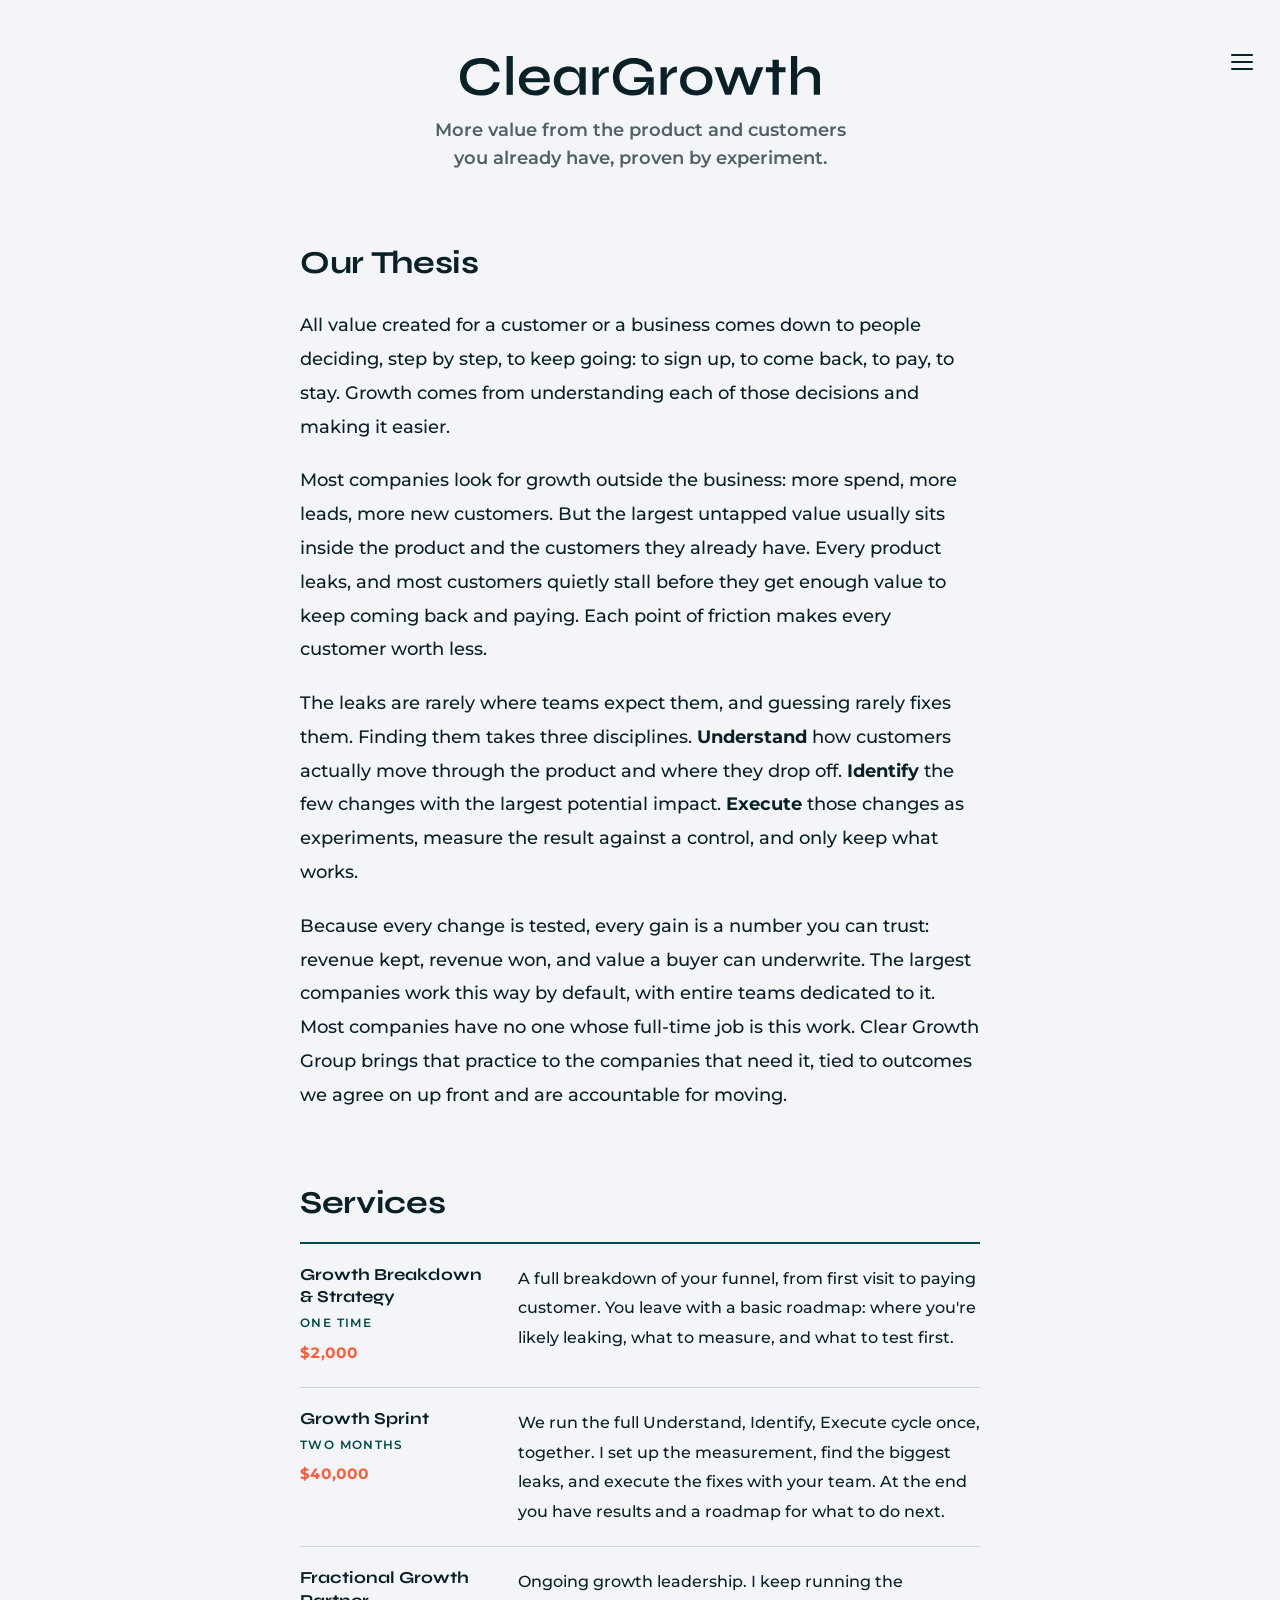
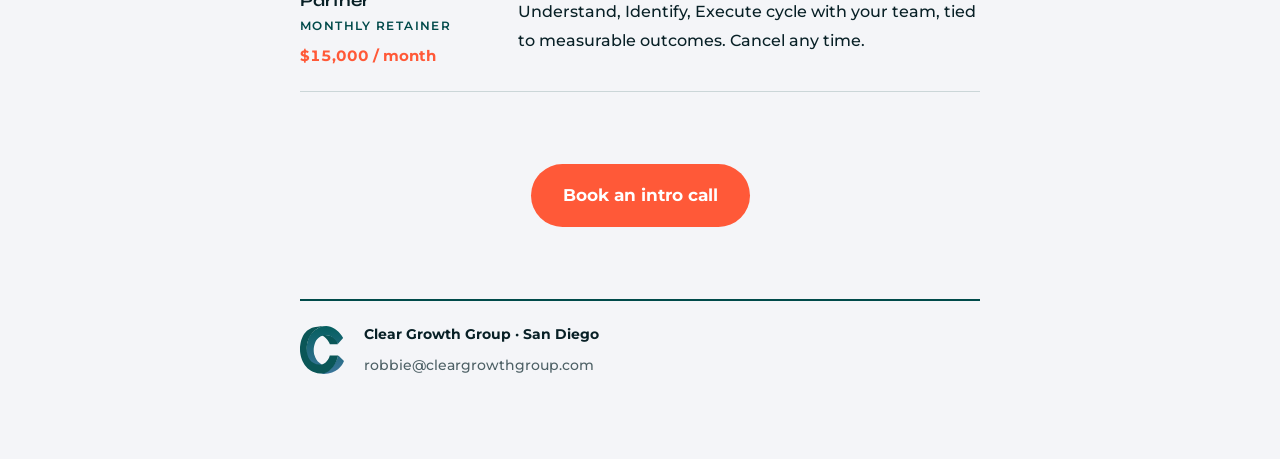
==== index.html @ 99bb070c "Rewrite thesis around value inside the product and existing customers Co-Authored-By: Claude Opus 5." ====
<!doctype html>
<html lang="en">
<head>
<meta charset="utf-8">
<meta name="viewport" content="width=device-width, initial-scale=1">
<meta name="description" content="Clear Growth Group: More value from the product and customers you already have, proven by experiment.">
<meta property="og:title" content="Clear Growth Group">
<meta property="og:description" content="More value from the product and customers you already have, proven by experiment.">
<meta property="og:url" content="https://cleargrowthgroup.com/">
<meta property="og:type" content="website">
<link rel="icon" href="brand/clear-growth-logo.svg" type="image/svg+xml">
<title>Clear Growth Group</title>
<link rel="preconnect" href="https://fonts.googleapis.com">
<link rel="stylesheet" href="https://fonts.googleapis.com/css2?family=Montserrat:wght@400;500;600;700;800&family=Syne:wght@700&display=swap">
<link rel="stylesheet" href="/assets/site.css">
</head>
<body>
<nav class="menu" aria-label="Site">
  <button class="menu-btn" type="button" aria-expanded="false" aria-controls="menu-panel" aria-label="Open menu"><span></span><span></span><span></span></button>
  <div class="menu-panel" id="menu-panel" hidden>
      <a href="/" aria-current="page">Home</a>
      <p class="menu-label">Case studies</p>
      <a href="/case-studies/reducing-churn/">Reducing churn</a>
      <a href="/case-studies/converting-to-paid/">Converting to paid</a>
      <a href="/case-studies/lifetime-value/">Increasing lifetime value</a>
      <p class="menu-label">For owners</p>
      <a href="/value-to-owners/">Value to owners</a>
  </div>
</nav>
<script src="/assets/menu.js" defer></script>

<main class="page">
  <header class="masthead">
  <div class="logotype">
<svg viewBox="0 0 565 62" fill="none" xmlns="http://www.w3.org/2000/svg" role="img" aria-label="ClearGrowth">
<g>
<path d="M62.2085 41.1296C61.6236 45.4958 60.0735 49.2507 57.5582 52.3944C55.043 55.4798 51.6796 57.8667 47.468 59.5549C43.3149 61.185 38.4599 62 32.903 62C28.1064 62 23.6901 61.3596 19.654 60.0789C15.6764 58.7981 12.196 56.9352 9.21283 54.4901C6.28812 51.9869 4.00685 48.9305 2.36901 45.3211C0.789671 41.6535 0 37.462 0 32.7465C0 27.9728 0.789671 23.7812 2.36901 20.1718C4.00685 16.5624 6.28812 13.5061 9.21283 11.0028C12.196 8.44131 15.6764 6.52019 19.654 5.23944C23.6901 3.95868 28.1064 3.31831 32.903 3.31831C38.5184 3.31831 43.4027 4.16244 47.5557 5.8507C51.7673 7.53896 55.1307 9.95493 57.646 13.0986C60.1612 16.2423 61.6821 20.0263 62.2085 24.4507H52.557C51.7381 21.831 50.4512 19.6188 48.6964 17.8141C46.9416 15.9512 44.7188 14.5249 42.028 13.5352C39.3958 12.5455 36.3541 12.0507 32.903 12.0507C28.5744 12.0507 24.6845 12.8657 21.2334 14.4958C17.7822 16.0676 15.0622 18.3962 13.0734 21.4817C11.1431 24.5089 10.178 28.2639 10.178 32.7465C10.178 37.1709 11.1431 40.9258 13.0734 44.0113C15.0622 47.0385 17.7822 49.338 21.2334 50.9099C24.6845 52.4817 28.5744 53.2676 32.903 53.2676C36.3541 53.2676 39.3958 52.8019 42.028 51.8704C44.6603 50.8808 46.8538 49.4836 48.6086 47.6789C50.3635 45.816 51.6503 43.6329 52.4693 41.1296H62.2085Z" fill="currentColor"/>
<path d="M73.1303 0H82.8695V60.9521H73.1303V0Z" fill="currentColor"/>
<path d="M131.203 46.631H140.591C140.123 49.6 138.953 52.2488 137.081 54.5775C135.268 56.8479 132.782 58.6526 129.623 59.9916C126.465 61.2723 122.692 61.9127 118.305 61.9127C113.333 61.9127 108.887 61.0103 104.968 59.2056C101.049 57.3427 97.9779 54.723 95.7552 51.3465C93.5324 47.97 92.421 43.9531 92.421 39.2958C92.421 34.6967 93.5031 30.6798 95.6674 27.2451C97.8317 23.8103 100.815 21.1615 104.617 19.2986C108.478 17.4357 112.923 16.5042 117.954 16.5042C123.16 16.5042 127.488 17.4357 130.939 19.2986C134.449 21.1033 137.052 23.8394 138.748 27.507C140.445 31.1164 141.147 35.6864 140.854 41.2169H102.336C102.628 43.662 103.418 45.8742 104.705 47.8535C106.05 49.7747 107.863 51.2883 110.145 52.3944C112.426 53.4423 115.087 53.9662 118.129 53.9662C121.522 53.9662 124.359 53.2967 126.64 51.9577C128.98 50.6188 130.501 48.8432 131.203 46.631ZM117.69 24.3634C113.713 24.3634 110.437 25.3531 107.863 27.3324C105.29 29.2535 103.623 31.7277 102.862 34.7549H131.027C130.793 31.4948 129.477 28.9624 127.079 27.1577C124.681 25.2948 121.551 24.3634 117.69 24.3634Z" fill="currentColor"/>
<path d="M169.019 61.9127C165.041 61.9127 161.386 60.9521 158.051 59.031C154.776 57.1099 152.144 54.461 150.155 51.0845C148.224 47.6498 147.259 43.7202 147.259 39.2958C147.259 34.7549 148.254 30.7962 150.242 27.4197C152.231 23.985 154.922 21.307 158.315 19.3859C161.707 17.4648 165.509 16.5042 169.721 16.5042C174.401 16.5042 178.115 17.523 180.864 19.5606C183.613 21.5981 185.573 24.3343 186.743 27.769C187.913 31.2038 188.498 35.046 188.498 39.2958C188.498 41.6826 188.147 44.215 187.445 46.893C186.743 49.5127 185.631 51.9577 184.111 54.2282C182.648 56.4986 180.659 58.3615 178.144 59.8169C175.687 61.2141 172.646 61.9127 169.019 61.9127ZM172.002 53.8789C175.278 53.8789 178.056 53.2676 180.338 52.0451C182.677 50.7643 184.432 49.0178 185.602 46.8056C186.831 44.5934 187.445 42.0901 187.445 39.2958C187.445 36.2103 186.831 33.5906 185.602 31.4366C184.374 29.2244 182.619 27.5362 180.338 26.3718C178.056 25.1493 175.278 24.538 172.002 24.538C167.323 24.538 163.696 25.9061 161.122 28.6423C158.549 31.3784 157.262 34.9296 157.262 39.2958C157.262 42.1484 157.876 44.6808 159.104 46.893C160.391 49.1052 162.146 50.8225 164.369 52.0451C166.592 53.2676 169.136 53.8789 172.002 53.8789ZM187.445 17.4648H197.272V60.9521H188.147C188.147 60.9521 188.088 60.3991 187.971 59.293C187.854 58.1869 187.737 56.8479 187.62 55.2761C187.503 53.646 187.445 52.1033 187.445 50.6479V17.4648Z" fill="currentColor"/>
<path d="M207.978 17.4648H217.717V60.9521H207.978V17.4648ZM233.51 25.7606C230.352 25.7606 227.632 26.43 225.35 27.769C223.128 29.108 221.343 30.738 219.998 32.6592C218.653 34.5803 217.717 36.4432 217.19 38.2479L217.103 33.3577C217.161 32.7174 217.366 31.7568 217.717 30.4761C218.068 29.1371 218.594 27.6817 219.296 26.1099C220.057 24.538 221.051 23.0244 222.279 21.569C223.566 20.0554 225.116 18.8329 226.93 17.9014C228.801 16.97 230.995 16.5042 233.51 16.5042V25.7606Z" fill="currentColor"/>
<path d="M271.853 62C266.998 62 262.611 61.3596 258.692 60.0789C254.773 58.7981 251.409 56.9352 248.602 54.4901C245.853 51.9869 243.717 48.9305 242.197 45.3211C240.734 41.7117 240.003 37.6366 240.003 33.0958C240.003 28.4967 240.793 24.3634 242.372 20.6958C243.951 17.0282 246.203 13.9136 249.128 11.3521C252.053 8.73239 255.533 6.75305 259.569 5.41408C263.605 4.0169 268.051 3.31831 272.906 3.31831C278.58 3.31831 283.493 4.19155 287.647 5.93802C291.8 7.68451 295.105 10.1296 297.561 13.2732C300.018 16.3587 301.422 20.0263 301.773 24.2761H292.56C291.8 21.7728 290.542 19.6188 288.787 17.8141C287.091 16.0094 284.897 14.6122 282.207 13.6225C279.574 12.5746 276.474 12.0507 272.906 12.0507C268.227 12.0507 264.161 12.9531 260.71 14.7577C257.317 16.5042 254.714 18.9784 252.901 22.1803C251.088 25.3239 250.181 28.9624 250.181 33.0958C250.181 37.2291 250.971 40.8094 252.55 43.8366C254.188 46.8056 256.645 49.1343 259.92 50.8225C263.196 52.4526 267.261 53.2676 272.116 53.2676C275.86 53.2676 279.136 52.7146 281.943 51.6085C284.81 50.4441 287.179 48.8432 289.05 46.8056C290.922 44.7681 292.238 42.4103 292.999 39.7324L297.474 38.6845C296.655 46.1944 293.964 51.9577 289.401 55.9747C284.897 59.9916 279.048 62 271.853 62ZM295.105 60.9521C295.105 59.0892 295.192 56.9934 295.368 54.6648C295.543 52.2779 295.748 49.862 295.982 47.4169C296.274 44.9136 296.538 42.6723 296.772 40.693H273.257V33.5324H303.966V60.9521H295.105Z" fill="currentColor"/>
<path d="M314.826 17.4648H324.566V60.9521H314.826V17.4648ZM340.359 25.7606C337.201 25.7606 334.481 26.43 332.199 27.769C329.976 29.108 328.192 30.738 326.847 32.6592C325.502 34.5803 324.566 36.4432 324.039 38.2479L323.952 33.3577C324.01 32.7174 324.215 31.7568 324.566 30.4761C324.917 29.1371 325.443 27.6817 326.145 26.1099C326.906 24.538 327.9 23.0244 329.128 21.569C330.415 20.0554 331.965 18.8329 333.779 17.9014C335.65 16.97 337.844 16.5042 340.359 16.5042V25.7606Z" fill="currentColor"/>
<path d="M370.981 61.9127C366.126 61.9127 361.768 61.0394 357.907 59.293C354.047 57.5465 351.005 54.985 348.782 51.6085C346.56 48.2319 345.448 44.1277 345.448 39.2958C345.448 34.5221 346.56 30.4469 348.782 27.0704C351.005 23.6357 354.047 21.016 357.907 19.2113C361.768 17.4066 366.126 16.5042 370.981 16.5042C375.836 16.5042 380.164 17.4066 383.967 19.2113C387.769 21.016 390.752 23.6357 392.916 27.0704C395.139 30.4469 396.25 34.5221 396.25 39.2958C396.25 44.1277 395.139 48.2319 392.916 51.6085C390.752 54.985 387.769 57.5465 383.967 59.293C380.164 61.0394 375.836 61.9127 370.981 61.9127ZM370.981 53.9662C373.789 53.9662 376.362 53.4131 378.702 52.307C381.042 51.2009 382.884 49.5418 384.23 47.3296C385.634 45.1174 386.336 42.4394 386.336 39.2958C386.336 36.1521 385.634 33.4742 384.23 31.262C382.884 29.0498 381.042 27.3615 378.702 26.1972C376.421 24.9746 373.847 24.3634 370.981 24.3634C368.115 24.3634 365.512 24.9455 363.172 26.1099C360.832 27.2742 358.931 28.9624 357.469 31.1746C356.065 33.3869 355.363 36.0939 355.363 39.2958C355.363 42.4394 356.065 45.1174 357.469 47.3296C358.873 49.5418 360.744 51.2009 363.084 52.307C365.482 53.4131 368.115 53.9662 370.981 53.9662Z" fill="currentColor"/>
<path d="M455.543 53.6169L452.647 53.5296L465.37 17.4648H476.074L459.052 60.9521H449.84L436.24 24.7127H439.311L425.36 60.9521H416.147L399.476 17.4648H410.181L422.552 53.6169H419.657L432.116 17.4648H443.522L455.543 53.6169Z" fill="currentColor"/>
<path d="M480.04 17.4648H510.925V25.4113H480.04V17.4648ZM490.569 5.76338H500.396V60.9521H490.569V5.76338Z" fill="currentColor"/>
<path d="M555.261 60.9521V35.8028C555.261 33.4742 554.851 31.5531 554.032 30.0394C553.272 28.4676 552.073 27.2742 550.435 26.4592C548.797 25.6441 546.633 25.2366 543.942 25.2366C541.251 25.2366 538.795 25.8188 536.572 26.9831C534.349 28.0892 532.536 29.5737 531.132 31.4366C529.728 33.2995 528.909 35.3662 528.675 37.6366L528.587 32.7465C528.88 30.6507 529.523 28.6423 530.518 26.7211C531.512 24.7418 532.828 22.9953 534.466 21.4817C536.104 19.9681 538.034 18.7746 540.257 17.9014C542.48 16.97 544.937 16.5042 547.627 16.5042C550.143 16.5042 552.453 16.8535 554.559 17.5521C556.723 18.2507 558.566 19.2986 560.087 20.6958C561.666 22.0347 562.865 23.723 563.684 25.7606C564.561 27.7399 565 30.0394 565 32.6592V60.9521H555.261ZM519.462 60.9521V0H529.202V60.9521H519.462Z" fill="currentColor"/>
</g>
</svg>
  </div>
  <p class="tagline">More value from the product and customers you already have, proven by experiment.</p>
  </header>

  <article class="body" aria-labelledby="thesis-title">
    <h2 id="thesis-title">Our Thesis</h2>

    <p>All value created for a customer or a business comes down to people deciding, step by step, to keep going: to sign up, to come back, to pay, to stay. Growth comes from understanding each of those decisions and making it easier.</p>

    <p>Most companies look for growth outside the business: more spend, more leads, more new customers. But the largest untapped value usually sits inside the product and the customers they already have. Every product leaks, and most customers quietly stall before they get enough value to keep coming back and paying. Each point of friction makes every customer worth less.</p>

    <p>The leaks are rarely where teams expect them, and guessing rarely fixes them. Finding them takes three disciplines. <strong>Understand</strong> how customers actually move through the product and where they drop off. <strong>Identify</strong> the few changes with the largest potential impact. <strong>Execute</strong> those changes as experiments, measure the result against a control, and only keep what works.</p>

    <p>Because every change is tested, every gain is a number you can trust: revenue kept, revenue won, and value a buyer can underwrite. The largest companies work this way by default, with entire teams dedicated to it. Most companies have no one whose full-time job is this work. Clear Growth Group brings that practice to the companies that need it, tied to outcomes we agree on up front and are accountable for moving.</p>
  </article>

  <section class="services" aria-labelledby="services-title">
    <h2 id="services-title">Services</h2>
    <ol>
      <li class="svc">
        <div class="svc-head">
          <h3>Growth Breakdown &amp; Strategy</h3>
          <span class="term">One time</span>
          <span class="price">$2,000</span>
        </div>
        <p>A full breakdown of your funnel, from first visit to paying customer. You leave with a basic roadmap: where you're likely leaking, what to measure, and what to test first.</p>
      </li>
      <li class="svc">
        <div class="svc-head">
          <h3>Growth Sprint</h3>
          <span class="term">Two months</span>
          <span class="price">$40,000</span>
        </div>
        <p>We run the full Understand, Identify, Execute cycle once, together. I set up the measurement, find the biggest leaks, and execute the fixes with your team. At the end you have results and a roadmap for what to do next.</p>
      </li>
      <li class="svc">
        <div class="svc-head">
          <h3>Fractional Growth Partner</h3>
          <span class="term">Monthly retainer</span>
          <span class="price">$15,000 / month</span>
        </div>
        <p>Ongoing growth leadership. I keep running the Understand, Identify, Execute cycle with your team, tied to measurable outcomes. Cancel any time.</p>
      </li>
    </ol>
  </section>


  <section class="cta" aria-label="Book an intro call">
    <a class="btn" href="https://calendar.google.com/calendar/u/0/appointments/schedules/AcZssZ1aaIY-G2V7JUYt1a1uQU1Mao9Z_8CUlrELxVVna4vM2to6d6K-QeKUmfcJwqwmzdV1tEZQL5GA" target="_blank" rel="noopener">Book an intro call</a>
  </section>

  <footer class="contact">
<svg class="mark" viewBox="0 0 147 161" fill="none" xmlns="http://www.w3.org/2000/svg" aria-hidden="true">
<g>
<path d="M72.9158 30.7296C102.837 25.4842 127.383 43.4882 126.112 60.8547L99.795 60.7779C99.9402 60.0691 93.4319 41.8938 72.9158 30.7296Z" fill="#0A5657"/>
<g>
<path d="M144.074 39.7985L126.353 60.4641C126.353 60.4641 126.483 54.3513 113.346 41.7088C96.925 25.9056 79.2035 30.5945 77.0899 31.4628C74.9763 32.3311 58.2302 35.2833 50.101 56.4699C41.9719 77.6565 47.8249 96.4119 47.8249 96.4119C55.954 123.85 73.8379 128.365 73.8379 128.365C42.1016 143.37 20.8357 108.221 20.8357 85.9923C20.8353 78.1775 23.1119 45.0083 36.1185 28.3369C49.1252 11.6654 73.8379 -6.22163 101.64 2.11409C123.881 8.78266 139.196 30.0156 144.074 39.7985Z" fill="url(#paint0_linear_2001_113)"/>
<path d="M147.001 117.078L128.141 98.3222C125.052 105.616 123.264 115.341 108.794 135.833C97.2177 152.226 76.5479 158.409 67.66 159.451C117.736 165.564 141.419 133.749 147.001 117.078Z" fill="url(#paint1_linear_2001_113)"/>
</g>
<path d="M22.9661 65.7247C27.1197 32.6598 50.5756 3.39734 83.9719 0.045296C87.1407 -0.272764 60.8514 1.08753 47.3639 4.0359C8.11713 12.6153 0.000343951 55.0385 0 78.805C-0.000484367 112.276 20.2372 155.933 66.96 158.882C104.338 161.242 122.773 119.403 127.322 98.2382H99.3852C97.9402 108.878 84.1398 130.258 65.0326 129.044C32.3158 126.965 18.8856 98.2069 22.9661 65.7247Z" fill="#0A5657"/>
</g>
<defs>
<linearGradient id="paint0_linear_2001_113" x1="83.9182" y1="0" x2="83.9182" y2="160.22" gradientUnits="userSpaceOnUse">
<stop stop-color="#055E5F"/>
<stop offset="1" stop-color="#3B759B"/>
</linearGradient>
<linearGradient id="paint1_linear_2001_113" x1="83.9182" y1="0" x2="83.9182" y2="160.22" gradientUnits="userSpaceOnUse">
<stop stop-color="#055E5F"/>
<stop offset="1" stop-color="#3B759B"/>
</linearGradient>
</defs>
</svg>
    <div class="contact-text">
      <span class="name">Clear Growth Group · San Diego</span>
      <span>robbie@cleargrowthgroup.com</span>
    </div>
  </footer>
</main>

</body>
</html>
---- assets/site.css ----
/* Layout: one column memo on a single flat background; logo, thesis, services list, contact. ClearGrowth brand palette (Deep Ink, Deep Teal, Aqua, Coral); Syne headlines, Montserrat body. */
:root {
  --bg: #F4F5F8;
  --ink: #082026;
  --muted: #4E6166;
  --line: #CBD6D8;
  --brand: #004A4A;
  --deep: #082026;
  --coral: #FF5938;
  --wordmark: #082026;
  --font: "Montserrat", "Helvetica Neue", Arial, sans-serif;
  --display: "Syne", "Montserrat", "Helvetica Neue", Arial, sans-serif;
}
@media (prefers-color-scheme: dark) {
  :root:not([data-theme="light"]) {
    --bg: #082026; --ink: #F4F5F8; --muted: #A9C3C6; --line: #1E3F45; --brand: #99D8DE; --deep: #F4F5F8; --coral: #FF5938; --wordmark: #99D8DE; color-scheme: dark;
  }
}
:root[data-theme="dark"] {
  --bg: #082026; --ink: #F4F5F8; --muted: #A9C3C6; --line: #1E3F45; --brand: #99D8DE; --deep: #F4F5F8; --coral: #FF5938; --wordmark: #99D8DE; color-scheme: dark;
}
html, body { background: var(--bg); }
body {
  margin: 0;
  color: var(--ink);
  font-family: var(--font);
  font-size: 1.125rem;
  font-weight: 500;
  line-height: 1.88;
  padding-left: max(16px, env(safe-area-inset-left, 0px));
  padding-right: max(16px, env(safe-area-inset-right, 0px));
  padding-block: 56px 80px;
}
.page { max-width: 680px; margin: 0 auto; display: flex; flex-direction: column; gap: 72px; }

.logotype { display: block; color: var(--wordmark); line-height: 0; }
.logotype svg { width: 360px; max-width: 100%; height: auto; display: block; margin-inline: auto; }
.mark { display: block; width: 44px; height: auto; }

.body { display: flex; flex-direction: column; gap: 1.1em; }
.body p { margin: 0; }
.body strong { font-weight: 700; color: var(--deep); }

h2 { font-family: var(--display); font-size: 2rem; font-weight: 700; line-height: 1.15; letter-spacing: -0.01em; color: var(--ink); margin: 0 0 0.25em; text-wrap: balance; }

.services { display: flex; flex-direction: column; gap: 12px; }
.services ol { list-style: none; margin: 0; padding: 0; border-top: 2px solid var(--brand); }
.svc { display: grid; grid-template-columns: 190px 1fr; gap: 10px 28px; padding-block: 20px; border-bottom: 1px solid var(--line); }
.svc-head { min-width: 0; display: flex; flex-direction: column; gap: 4px; }
.svc h3 { margin: 0; font-family: var(--display); font-size: 1.05rem; font-weight: 700; line-height: 1.35; color: var(--ink); }
.term { font-size: 0.72rem; font-weight: 600; letter-spacing: 0.12em; text-transform: uppercase; color: var(--brand); }
.price { font-size: 0.95rem; font-weight: 700; color: var(--coral); font-variant-numeric: tabular-nums; }
.svc p { margin: 0; min-width: 0; font-size: 0.98rem; color: var(--ink); }

.cta { display: flex; justify-content: center; }
.btn { display: inline-block; background: var(--coral); color: #FFFFFF; font-family: var(--font); font-weight: 700; font-size: 1.05rem; text-decoration: none; padding: 16px 32px; border-radius: 999px; transition: filter .15s ease; }
.btn:hover { filter: brightness(0.94); }
.btn:focus-visible { outline: 3px solid var(--brand); outline-offset: 3px; }

.contact { border-top: 2px solid var(--brand); padding-top: 20px; display: flex; align-items: center; gap: 20px; font-size: 0.9rem; }
.contact-text { display: flex; flex-wrap: wrap; gap: 4px 24px; min-width: 0; }
.contact .name { font-weight: 700; color: var(--deep); width: 100%; }
.contact span { color: var(--muted); user-select: all; }
.contact .name { user-select: auto; }
.contact a { color: var(--brand); font-weight: 600; text-decoration: none; }
.contact a:hover, .contact a:focus-visible { text-decoration: underline; }

@media (max-width: 560px) {
  body { font-size: 1.0625rem; line-height: 1.8; padding-block: 40px 56px; }
  .page { gap: 52px; }
  h2 { font-size: 1.6rem; }
  .svc { grid-template-columns: 1fr; }
  .contact-text { flex-direction: column; gap: 4px; }
  .logotype svg { width: 260px; }
}

/* ---- Menu (all pages) ---- */
body { position: relative; }
.menu { position: absolute; top: 40px; right: max(16px, env(safe-area-inset-right, 0px)); z-index: 10; }
.menu-btn { width: 44px; height: 44px; display: grid; place-content: center; gap: 5px; background: transparent; border: 0; border-radius: 10px; cursor: pointer; padding: 0; }
.menu-btn span { display: block; width: 22px; height: 2px; border-radius: 2px; background: var(--ink); transition: transform .2s ease, opacity .2s ease; }
.menu-btn:hover { background: color-mix(in srgb, var(--ink) 6%, transparent); }
.menu-btn:focus-visible { outline: 3px solid var(--brand); outline-offset: 2px; }
.menu-btn[aria-expanded="true"] span:nth-child(1) { transform: translateY(7px) rotate(45deg); }
.menu-btn[aria-expanded="true"] span:nth-child(2) { opacity: 0; }
.menu-btn[aria-expanded="true"] span:nth-child(3) { transform: translateY(-7px) rotate(-45deg); }
.menu-panel { position: absolute; right: 0; top: 52px; width: 260px; background: var(--bg); border: 1px solid var(--line); border-top: 2px solid var(--brand); border-radius: 12px; padding: 12px 8px; box-shadow: 0 12px 32px rgba(8,32,38,.12); font-size: 0.95rem; line-height: 1.4; }
.menu-panel[hidden] { display: none; }
.menu-panel a { display: block; padding: 9px 12px; border-radius: 8px; color: var(--ink); text-decoration: none; font-weight: 600; }
.menu-panel a:hover, .menu-panel a:focus-visible { background: color-mix(in srgb, var(--brand) 10%, transparent); outline: none; }
.menu-panel a[aria-current="page"] { color: var(--brand); }
.menu-label { margin: 10px 12px 2px; font-size: 0.68rem; font-weight: 600; letter-spacing: 0.12em; text-transform: uppercase; color: var(--muted); }

/* ---- Sub-pages ---- */
a.logotype { text-decoration: none; }
.intro { display: flex; flex-direction: column; gap: 14px; }
.eyebrow { font-size: 0.72rem; font-weight: 600; letter-spacing: 0.12em; text-transform: uppercase; color: var(--brand); }
h1 { font-family: var(--display); font-size: 2.6rem; font-weight: 700; line-height: 1.1; letter-spacing: -0.015em; color: var(--ink); margin: 0; text-wrap: balance; }
.lede { margin: 0; font-size: 1.2rem; color: var(--muted); }
.stats { display: grid; grid-template-columns: repeat(auto-fit, minmax(180px, 1fr)); border-top: 2px solid var(--brand); }
.stat { padding: 20px 20px 20px 0; border-bottom: 1px solid var(--line); display: flex; flex-direction: column; gap: 6px; }
.stat-num { font-family: var(--display); font-size: 2.2rem; font-weight: 700; line-height: 1; color: var(--coral); font-variant-numeric: tabular-nums; }
.stat-label { font-size: 0.88rem; line-height: 1.5; color: var(--muted); }
.story { display: flex; flex-direction: column; gap: 28px; }
.story section { display: grid; grid-template-columns: 190px 1fr; gap: 10px 28px; }
.story h3 { margin: 0; font-family: var(--display); font-size: 1.05rem; font-weight: 700; line-height: 1.88; color: var(--ink); }
.story p { margin: 0; }
.next { border-top: 1px solid var(--line); padding-top: 20px; display: flex; justify-content: space-between; gap: 16px; font-size: 0.95rem; }
.next a { color: var(--brand); font-weight: 700; text-decoration: none; }
.next a:hover, .next a:focus-visible { text-decoration: underline; }
.next .term { align-self: center; }

.levers ol { list-style: none; margin: 0; padding: 0; border-top: 2px solid var(--brand); }
.math { display: flex; flex-direction: column; gap: 16px; }
.math > p { margin: 0; }
.formula { font-family: var(--display); font-weight: 700; font-size: 1.15rem; color: var(--brand); }
.ex { border: 1px solid var(--line); border-radius: 12px; padding: 20px 24px; display: flex; flex-direction: column; gap: 12px; }
.ex h3 { margin: 0; font-family: var(--display); font-size: 1.05rem; font-weight: 700; line-height: 1.35; color: var(--ink); }
.ex .given { margin: 0; font-size: 0.95rem; color: var(--muted); }
.ex dl { margin: 0; display: grid; grid-template-columns: 1fr auto; gap: 6px 0; font-size: 0.95rem; font-variant-numeric: tabular-nums; }
.ex dt { color: var(--ink); }
.ex dd { margin: 0; padding-left: 16px; text-align: right; font-weight: 700; color: var(--ink); }
.ex .total { border-top: 1px solid var(--line); padding-top: 8px; }
.ex .total dd { color: var(--coral); font-size: 1.15rem; }
.note { margin: 0; font-size: 0.82rem; line-height: 1.6; color: var(--muted); }

@media (max-width: 560px) {
  .menu { top: 26px; }
  .logotype svg { width: 220px; }
  h1 { font-size: 2rem; }
  .lede { font-size: 1.08rem; }
  .story section { grid-template-columns: 1fr; gap: 2px; }
  .ex { padding: 16px 18px; }
  .next { flex-direction: column; }
}

/* ---- Tagline (main page) ---- */
.masthead { display: flex; flex-direction: column; align-items: center; gap: 20px; }
.tagline { margin: 0; max-width: 520px; text-align: center; font-size: 1.15rem; font-weight: 600; line-height: 1.55; color: var(--muted); text-wrap: balance; }
@media (max-width: 560px) { .tagline { font-size: 1.02rem; } }
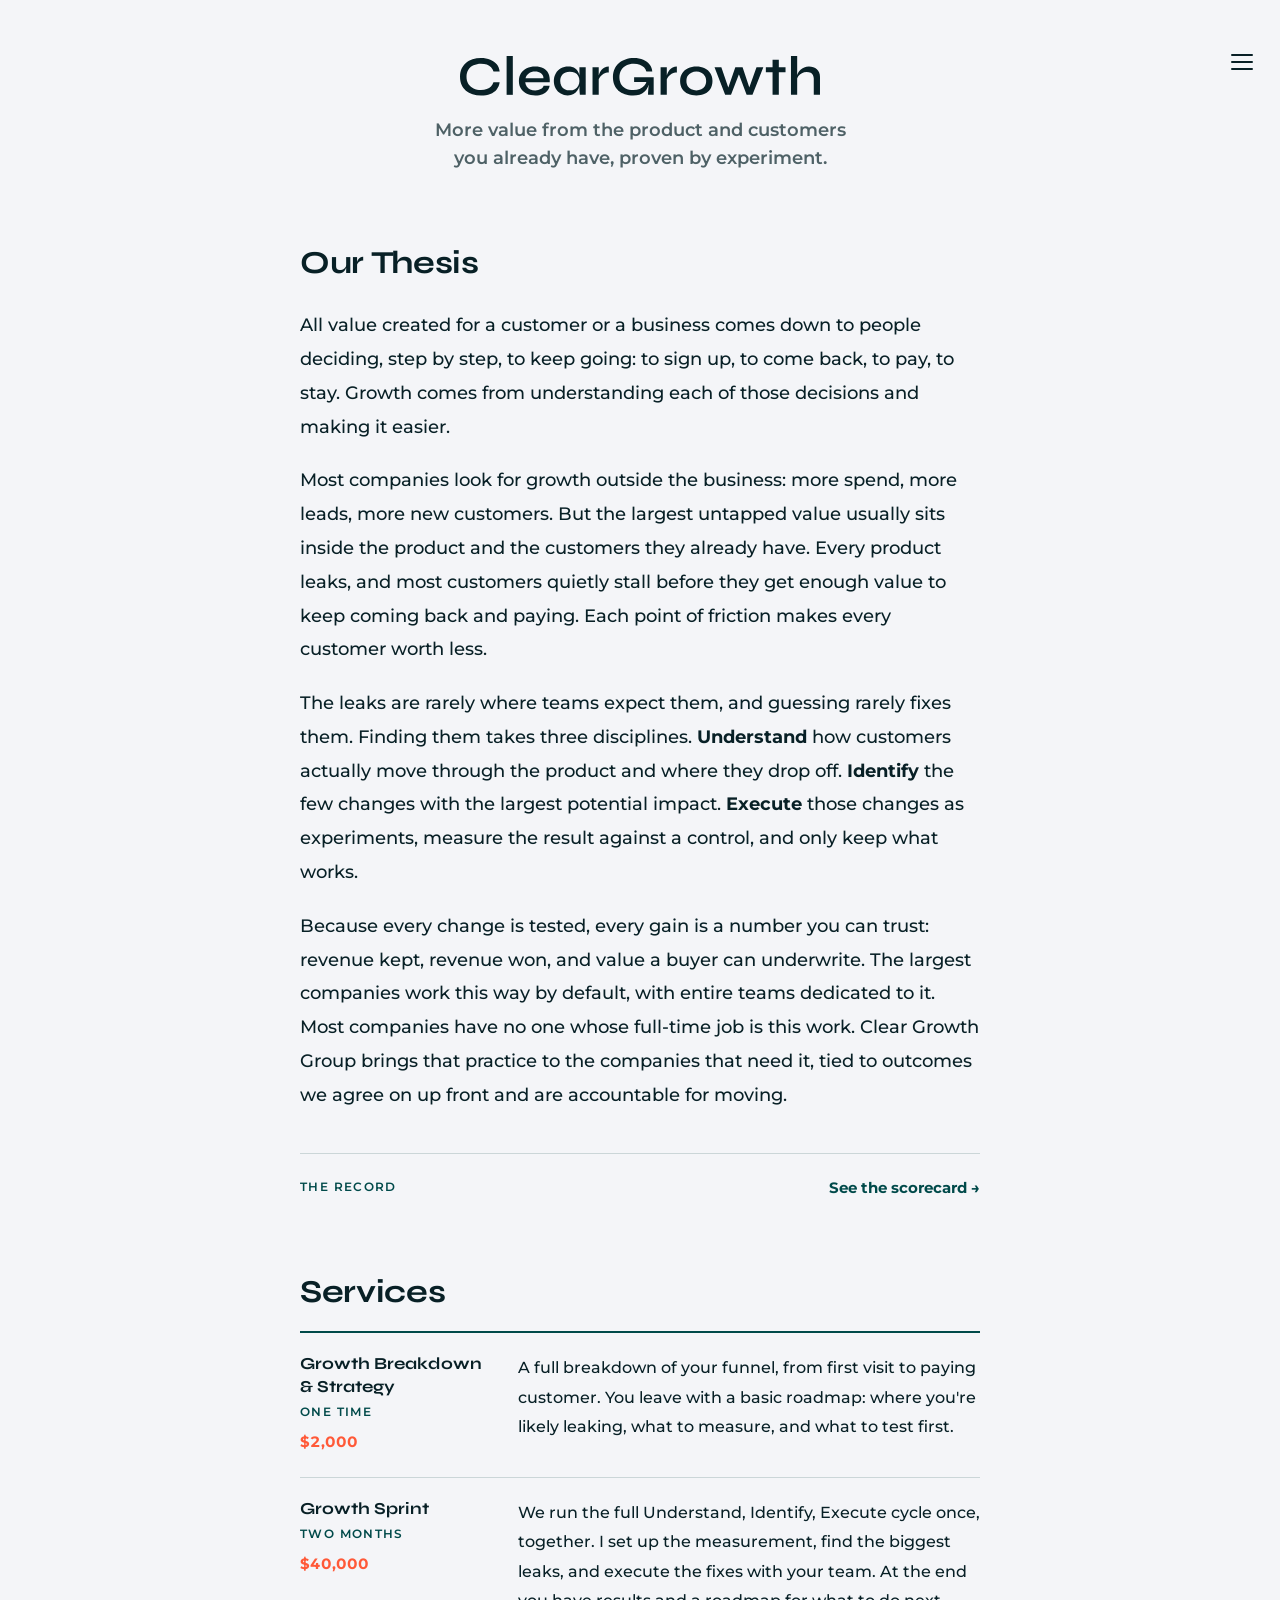
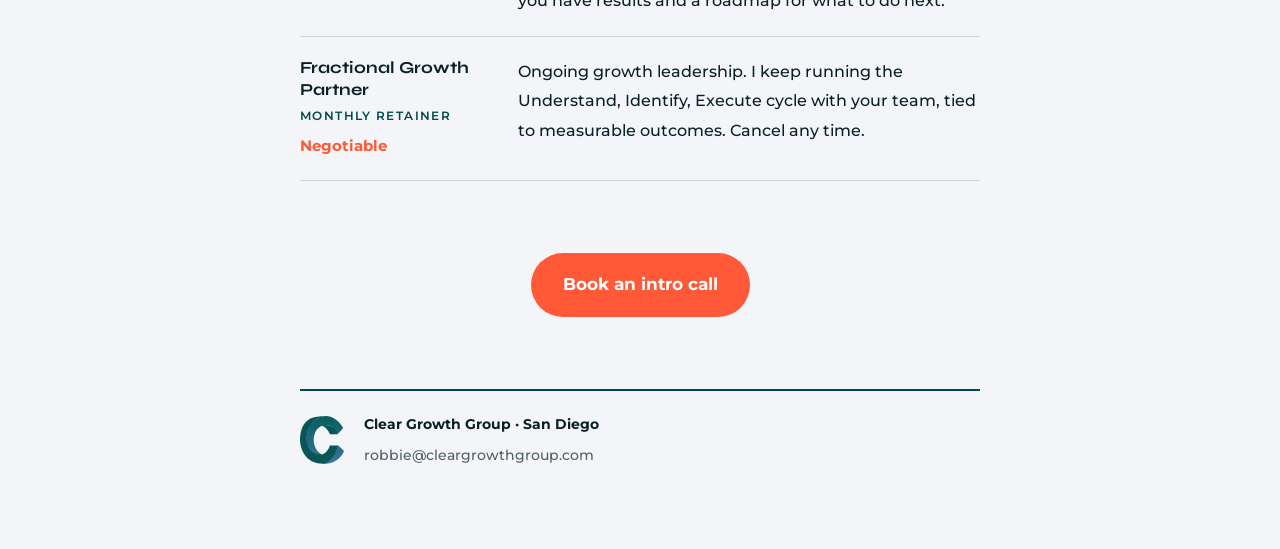
==== commit 2a36a643: "Add Scorecard page; simplify menu; link scorecard from home; Fractional price negotiable Co-Authored" ====
--- a/index.html
+++ b/index.html
@@ -19,12 +19,8 @@
   <button class="menu-btn" type="button" aria-expanded="false" aria-controls="menu-panel" aria-label="Open menu"><span></span><span></span><span></span></button>
   <div class="menu-panel" id="menu-panel" hidden>
       <a href="/" aria-current="page">Home</a>
-      <p class="menu-label">Case studies</p>
-      <a href="/case-studies/reducing-churn/">Reducing churn</a>
-      <a href="/case-studies/converting-to-paid/">Converting to paid</a>
-      <a href="/case-studies/lifetime-value/">Increasing lifetime value</a>
-      <p class="menu-label">For owners</p>
-      <a href="/value-to-owners/">Value to owners</a>
+      <a href="/scorecard/">Scorecard</a>
+      <a href="/value-to-owners/">Owners and Investors</a>
   </div>
 </nav>
 <script src="/assets/menu.js" defer></script>
@@ -63,6 +59,11 @@
     <p>Because every change is tested, every gain is a number you can trust: revenue kept, revenue won, and value a buyer can underwrite. The largest companies work this way by default, with entire teams dedicated to it. Most companies have no one whose full-time job is this work. Clear Growth Group brings that practice to the companies that need it, tied to outcomes we agree on up front and are accountable for moving.</p>
   </article>
 
+  <nav class="next scorelink" aria-label="Scorecard">
+    <span class="term">The record</span>
+    <a href="/scorecard/">See the scorecard &rarr;</a>
+  </nav>
+
   <section class="services" aria-labelledby="services-title">
     <h2 id="services-title">Services</h2>
     <ol>
@@ -86,7 +87,7 @@
         <div class="svc-head">
           <h3>Fractional Growth Partner</h3>
           <span class="term">Monthly retainer</span>
-          <span class="price">$15,000 / month</span>
+          <span class="price">Negotiable</span>
         </div>
         <p>Ongoing growth leadership. I keep running the Understand, Identify, Execute cycle with your team, tied to measurable outcomes. Cancel any time.</p>
       </li>
--- a/assets/site.css
+++ b/assets/site.css
@@ -89,7 +89,7 @@
 .menu-panel a { display: block; padding: 9px 12px; border-radius: 8px; color: var(--ink); text-decoration: none; font-weight: 600; }
 .menu-panel a:hover, .menu-panel a:focus-visible { background: color-mix(in srgb, var(--brand) 10%, transparent); outline: none; }
 .menu-panel a[aria-current="page"] { color: var(--brand); }
-.menu-label { margin: 10px 12px 2px; font-size: 0.68rem; font-weight: 600; letter-spacing: 0.12em; text-transform: uppercase; color: var(--muted); }
+.menu-label { display: none; margin: 10px 12px 2px; font-size: 0.68rem; font-weight: 600; letter-spacing: 0.12em; text-transform: uppercase; color: var(--muted); }
 
 /* ---- Sub-pages ---- */
 a.logotype { text-decoration: none; }
@@ -138,3 +138,39 @@
 .masthead { display: flex; flex-direction: column; align-items: center; gap: 20px; }
 .tagline { margin: 0; max-width: 520px; text-align: center; font-size: 1.15rem; font-weight: 600; line-height: 1.55; color: var(--muted); text-wrap: balance; }
 @media (max-width: 560px) { .tagline { font-size: 1.02rem; } }
+
+/* ---- Scorecard ---- */
+.scorelink { margin-top: -32px; }
+.score { display: flex; flex-direction: column; gap: 12px; }
+.table-wrap { width: 100%; }
+.scoretable { width: 100%; border-collapse: collapse; border-top: 2px solid var(--brand); font-size: 0.92rem; line-height: 1.5; }
+.scoretable th { text-align: left; font-size: 0.68rem; font-weight: 600; letter-spacing: 0.12em; text-transform: uppercase; color: var(--muted); padding: 12px 12px 10px 0; border-bottom: 1px solid var(--line); }
+.scoretable td { padding: 16px 12px 16px 0; border-bottom: 1px solid var(--line); vertical-align: top; }
+.scoretable { table-layout: fixed; }
+.co-in { display: flex; gap: 10px; align-items: flex-start; }
+.co-in > span:last-child { display: flex; flex-direction: column; gap: 2px; }
+.co-in strong { font-weight: 700; color: var(--ink); line-height: 1.35; }
+.logo { flex: none; width: 34px; height: 34px; border-radius: 8px; display: grid; place-items: center; background: color-mix(in srgb, var(--brand) 12%, transparent); color: var(--brand); font-size: 0.7rem; font-weight: 800; letter-spacing: 0.04em; }
+.logo img, img.logo { width: 34px; height: 34px; object-fit: contain; }
+.kind { font-size: 0.68rem; font-weight: 600; letter-spacing: 0.1em; text-transform: uppercase; color: var(--brand); }
+.m-name { display: block; font-weight: 700; color: var(--ink); }
+.m-move { display: block; color: var(--muted); font-size: 0.85rem; }
+.result { font-family: var(--display); font-weight: 700; font-size: 1.15rem; line-height: 1.3; color: var(--coral); }
+.result.neg { color: var(--ink); }
+.what { color: var(--ink); }
+.more { white-space: nowrap; padding-right: 0 !important; }
+.more a { color: var(--brand); font-weight: 700; text-decoration: none; }
+.more a:hover, .more a:focus-visible { text-decoration: underline; }
+.sr { position: absolute; width: 1px; height: 1px; overflow: hidden; clip: rect(0 0 0 0); }
+@media (max-width: 720px) {
+  .scoretable thead { position: absolute; width: 1px; height: 1px; overflow: hidden; clip: rect(0 0 0 0); }
+  .scoretable colgroup { display: none; }
+  .scoretable, .scoretable tbody, .scoretable tr, .scoretable td { display: block; width: 100%; }
+  .scoretable tr { padding: 18px 0; border-bottom: 1px solid var(--line); display: grid; grid-template-columns: 1fr auto; gap: 8px 12px; }
+  .scoretable td { border: 0; padding: 0; }
+  .scoretable .co { grid-column: 1 / -1; }
+  .scoretable .metric { grid-column: 1; }
+  .scoretable .result { grid-column: 2; grid-row: 2; text-align: right; white-space: normal; }
+  .scoretable .what, .scoretable .more { grid-column: 1 / -1; }
+  .scorelink { margin-top: -20px; }
+}
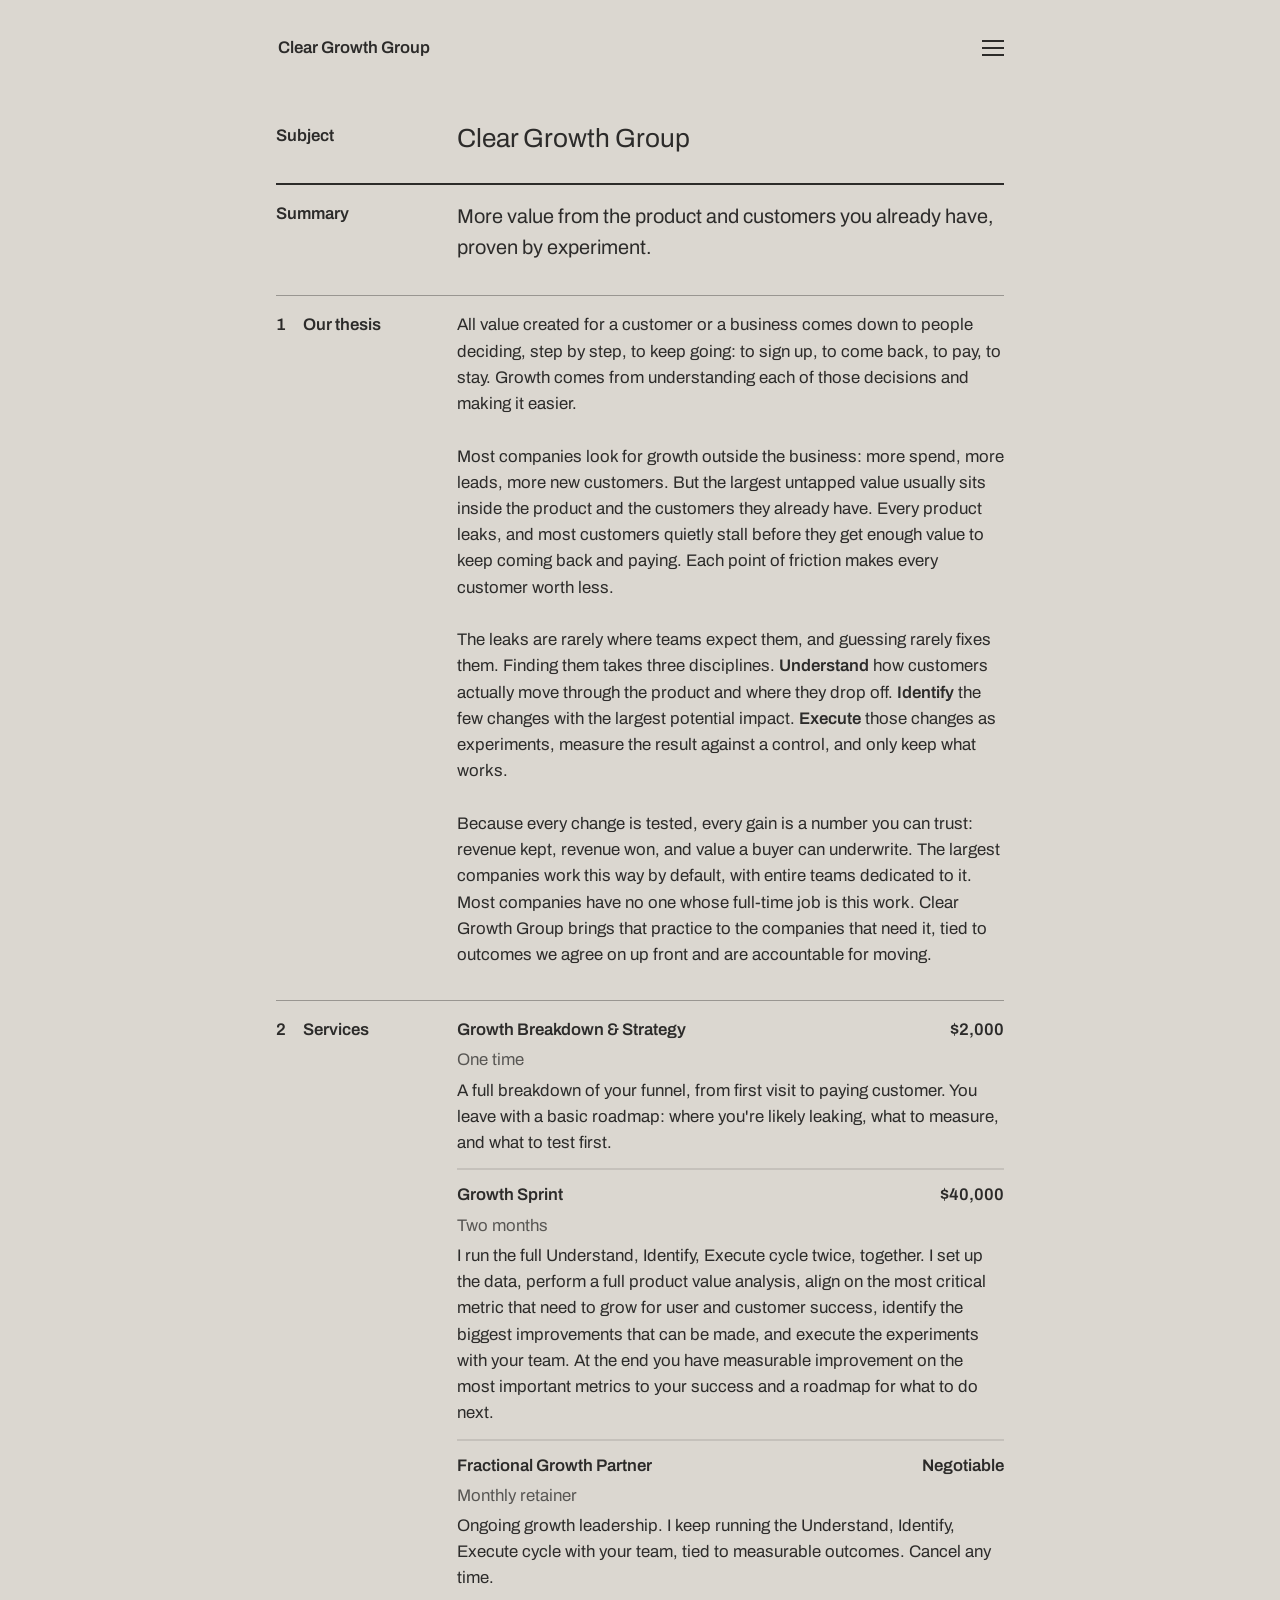
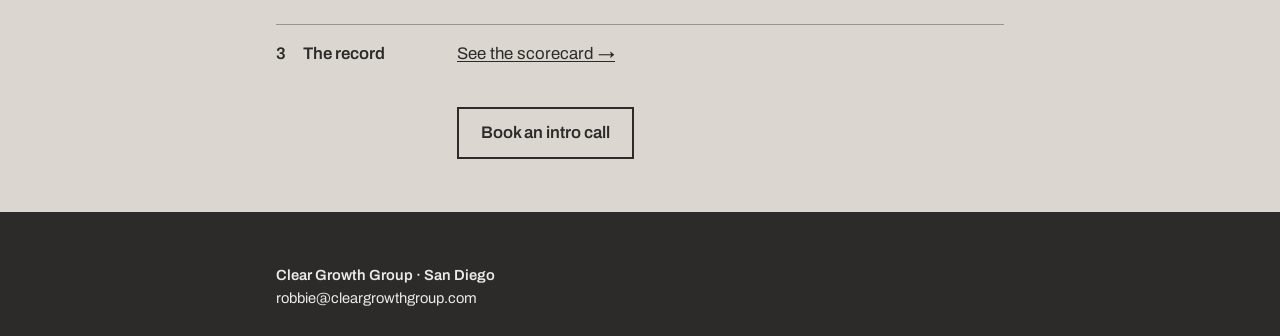
==== commit 51f1215a: "Memo redesign: Brand v3 layout, Archivo type, hamburger menu Rebuilds all six pages in the memo desi" ====
--- a/index.html
+++ b/index.html
@@ -5,127 +5,77 @@
 <meta name="viewport" content="width=device-width, initial-scale=1">
 <meta name="description" content="Clear Growth Group: More value from the product and customers you already have, proven by experiment.">
 <meta property="og:title" content="Clear Growth Group">
-<meta property="og:description" content="More value from the product and customers you already have, proven by experiment.">
+<meta property="og:description" content="Clear Growth Group: More value from the product and customers you already have, proven by experiment.">
 <meta property="og:url" content="https://cleargrowthgroup.com/">
 <meta property="og:type" content="website">
-<link rel="icon" href="brand/clear-growth-logo.svg" type="image/svg+xml">
+<link rel="icon" href="/brand/clear-growth-logo.svg" type="image/svg+xml">
 <title>Clear Growth Group</title>
 <link rel="preconnect" href="https://fonts.googleapis.com">
-<link rel="stylesheet" href="https://fonts.googleapis.com/css2?family=Montserrat:wght@400;500;600;700;800&family=Syne:wght@700&display=swap">
+<link rel="preconnect" href="https://fonts.gstatic.com" crossorigin>
+<link rel="stylesheet" href="https://fonts.googleapis.com/css2?family=Archivo:wght@400;600&display=swap">
 <link rel="stylesheet" href="/assets/site.css">
 </head>
 <body>
-<nav class="menu" aria-label="Site">
-  <button class="menu-btn" type="button" aria-expanded="false" aria-controls="menu-panel" aria-label="Open menu"><span></span><span></span><span></span></button>
-  <div class="menu-panel" id="menu-panel" hidden>
+<header class="site-nav">
+  <div class="wrap nav-row">
+    <a class="wordmark" href="/">Clear Growth Group</a>
+    <nav class="menu" aria-label="Site">
+      <button class="menu-btn" type="button" aria-expanded="false" aria-controls="menu-panel" aria-label="Open menu"><span></span><span></span><span></span></button>
+      <div class="menu-panel" id="menu-panel" hidden>
       <a href="/" aria-current="page">Home</a>
       <a href="/scorecard/">Scorecard</a>
       <a href="/value-to-owners/">Owners and Investors</a>
+      </div>
+    </nav>
   </div>
-</nav>
-<script src="/assets/menu.js" defer></script>
+</header>
 
-<main class="page">
-  <header class="masthead">
-  <div class="logotype">
-<svg viewBox="0 0 565 62" fill="none" xmlns="http://www.w3.org/2000/svg" role="img" aria-label="ClearGrowth">
-<g>
-<path d="M62.2085 41.1296C61.6236 45.4958 60.0735 49.2507 57.5582 52.3944C55.043 55.4798 51.6796 57.8667 47.468 59.5549C43.3149 61.185 38.4599 62 32.903 62C28.1064 62 23.6901 61.3596 19.654 60.0789C15.6764 58.7981 12.196 56.9352 9.21283 54.4901C6.28812 51.9869 4.00685 48.9305 2.36901 45.3211C0.789671 41.6535 0 37.462 0 32.7465C0 27.9728 0.789671 23.7812 2.36901 20.1718C4.00685 16.5624 6.28812 13.5061 9.21283 11.0028C12.196 8.44131 15.6764 6.52019 19.654 5.23944C23.6901 3.95868 28.1064 3.31831 32.903 3.31831C38.5184 3.31831 43.4027 4.16244 47.5557 5.8507C51.7673 7.53896 55.1307 9.95493 57.646 13.0986C60.1612 16.2423 61.6821 20.0263 62.2085 24.4507H52.557C51.7381 21.831 50.4512 19.6188 48.6964 17.8141C46.9416 15.9512 44.7188 14.5249 42.028 13.5352C39.3958 12.5455 36.3541 12.0507 32.903 12.0507C28.5744 12.0507 24.6845 12.8657 21.2334 14.4958C17.7822 16.0676 15.0622 18.3962 13.0734 21.4817C11.1431 24.5089 10.178 28.2639 10.178 32.7465C10.178 37.1709 11.1431 40.9258 13.0734 44.0113C15.0622 47.0385 17.7822 49.338 21.2334 50.9099C24.6845 52.4817 28.5744 53.2676 32.903 53.2676C36.3541 53.2676 39.3958 52.8019 42.028 51.8704C44.6603 50.8808 46.8538 49.4836 48.6086 47.6789C50.3635 45.816 51.6503 43.6329 52.4693 41.1296H62.2085Z" fill="currentColor"/>
-<path d="M73.1303 0H82.8695V60.9521H73.1303V0Z" fill="currentColor"/>
-<path d="M131.203 46.631H140.591C140.123 49.6 138.953 52.2488 137.081 54.5775C135.268 56.8479 132.782 58.6526 129.623 59.9916C126.465 61.2723 122.692 61.9127 118.305 61.9127C113.333 61.9127 108.887 61.0103 104.968 59.2056C101.049 57.3427 97.9779 54.723 95.7552 51.3465C93.5324 47.97 92.421 43.9531 92.421 39.2958C92.421 34.6967 93.5031 30.6798 95.6674 27.2451C97.8317 23.8103 100.815 21.1615 104.617 19.2986C108.478 17.4357 112.923 16.5042 117.954 16.5042C123.16 16.5042 127.488 17.4357 130.939 19.2986C134.449 21.1033 137.052 23.8394 138.748 27.507C140.445 31.1164 141.147 35.6864 140.854 41.2169H102.336C102.628 43.662 103.418 45.8742 104.705 47.8535C106.05 49.7747 107.863 51.2883 110.145 52.3944C112.426 53.4423 115.087 53.9662 118.129 53.9662C121.522 53.9662 124.359 53.2967 126.64 51.9577C128.98 50.6188 130.501 48.8432 131.203 46.631ZM117.69 24.3634C113.713 24.3634 110.437 25.3531 107.863 27.3324C105.29 29.2535 103.623 31.7277 102.862 34.7549H131.027C130.793 31.4948 129.477 28.9624 127.079 27.1577C124.681 25.2948 121.551 24.3634 117.69 24.3634Z" fill="currentColor"/>
-<path d="M169.019 61.9127C165.041 61.9127 161.386 60.9521 158.051 59.031C154.776 57.1099 152.144 54.461 150.155 51.0845C148.224 47.6498 147.259 43.7202 147.259 39.2958C147.259 34.7549 148.254 30.7962 150.242 27.4197C152.231 23.985 154.922 21.307 158.315 19.3859C161.707 17.4648 165.509 16.5042 169.721 16.5042C174.401 16.5042 178.115 17.523 180.864 19.5606C183.613 21.5981 185.573 24.3343 186.743 27.769C187.913 31.2038 188.498 35.046 188.498 39.2958C188.498 41.6826 188.147 44.215 187.445 46.893C186.743 49.5127 185.631 51.9577 184.111 54.2282C182.648 56.4986 180.659 58.3615 178.144 59.8169C175.687 61.2141 172.646 61.9127 169.019 61.9127ZM172.002 53.8789C175.278 53.8789 178.056 53.2676 180.338 52.0451C182.677 50.7643 184.432 49.0178 185.602 46.8056C186.831 44.5934 187.445 42.0901 187.445 39.2958C187.445 36.2103 186.831 33.5906 185.602 31.4366C184.374 29.2244 182.619 27.5362 180.338 26.3718C178.056 25.1493 175.278 24.538 172.002 24.538C167.323 24.538 163.696 25.9061 161.122 28.6423C158.549 31.3784 157.262 34.9296 157.262 39.2958C157.262 42.1484 157.876 44.6808 159.104 46.893C160.391 49.1052 162.146 50.8225 164.369 52.0451C166.592 53.2676 169.136 53.8789 172.002 53.8789ZM187.445 17.4648H197.272V60.9521H188.147C188.147 60.9521 188.088 60.3991 187.971 59.293C187.854 58.1869 187.737 56.8479 187.62 55.2761C187.503 53.646 187.445 52.1033 187.445 50.6479V17.4648Z" fill="currentColor"/>
-<path d="M207.978 17.4648H217.717V60.9521H207.978V17.4648ZM233.51 25.7606C230.352 25.7606 227.632 26.43 225.35 27.769C223.128 29.108 221.343 30.738 219.998 32.6592C218.653 34.5803 217.717 36.4432 217.19 38.2479L217.103 33.3577C217.161 32.7174 217.366 31.7568 217.717 30.4761C218.068 29.1371 218.594 27.6817 219.296 26.1099C220.057 24.538 221.051 23.0244 222.279 21.569C223.566 20.0554 225.116 18.8329 226.93 17.9014C228.801 16.97 230.995 16.5042 233.51 16.5042V25.7606Z" fill="currentColor"/>
-<path d="M271.853 62C266.998 62 262.611 61.3596 258.692 60.0789C254.773 58.7981 251.409 56.9352 248.602 54.4901C245.853 51.9869 243.717 48.9305 242.197 45.3211C240.734 41.7117 240.003 37.6366 240.003 33.0958C240.003 28.4967 240.793 24.3634 242.372 20.6958C243.951 17.0282 246.203 13.9136 249.128 11.3521C252.053 8.73239 255.533 6.75305 259.569 5.41408C263.605 4.0169 268.051 3.31831 272.906 3.31831C278.58 3.31831 283.493 4.19155 287.647 5.93802C291.8 7.68451 295.105 10.1296 297.561 13.2732C300.018 16.3587 301.422 20.0263 301.773 24.2761H292.56C291.8 21.7728 290.542 19.6188 288.787 17.8141C287.091 16.0094 284.897 14.6122 282.207 13.6225C279.574 12.5746 276.474 12.0507 272.906 12.0507C268.227 12.0507 264.161 12.9531 260.71 14.7577C257.317 16.5042 254.714 18.9784 252.901 22.1803C251.088 25.3239 250.181 28.9624 250.181 33.0958C250.181 37.2291 250.971 40.8094 252.55 43.8366C254.188 46.8056 256.645 49.1343 259.92 50.8225C263.196 52.4526 267.261 53.2676 272.116 53.2676C275.86 53.2676 279.136 52.7146 281.943 51.6085C284.81 50.4441 287.179 48.8432 289.05 46.8056C290.922 44.7681 292.238 42.4103 292.999 39.7324L297.474 38.6845C296.655 46.1944 293.964 51.9577 289.401 55.9747C284.897 59.9916 279.048 62 271.853 62ZM295.105 60.9521C295.105 59.0892 295.192 56.9934 295.368 54.6648C295.543 52.2779 295.748 49.862 295.982 47.4169C296.274 44.9136 296.538 42.6723 296.772 40.693H273.257V33.5324H303.966V60.9521H295.105Z" fill="currentColor"/>
-<path d="M314.826 17.4648H324.566V60.9521H314.826V17.4648ZM340.359 25.7606C337.201 25.7606 334.481 26.43 332.199 27.769C329.976 29.108 328.192 30.738 326.847 32.6592C325.502 34.5803 324.566 36.4432 324.039 38.2479L323.952 33.3577C324.01 32.7174 324.215 31.7568 324.566 30.4761C324.917 29.1371 325.443 27.6817 326.145 26.1099C326.906 24.538 327.9 23.0244 329.128 21.569C330.415 20.0554 331.965 18.8329 333.779 17.9014C335.65 16.97 337.844 16.5042 340.359 16.5042V25.7606Z" fill="currentColor"/>
-<path d="M370.981 61.9127C366.126 61.9127 361.768 61.0394 357.907 59.293C354.047 57.5465 351.005 54.985 348.782 51.6085C346.56 48.2319 345.448 44.1277 345.448 39.2958C345.448 34.5221 346.56 30.4469 348.782 27.0704C351.005 23.6357 354.047 21.016 357.907 19.2113C361.768 17.4066 366.126 16.5042 370.981 16.5042C375.836 16.5042 380.164 17.4066 383.967 19.2113C387.769 21.016 390.752 23.6357 392.916 27.0704C395.139 30.4469 396.25 34.5221 396.25 39.2958C396.25 44.1277 395.139 48.2319 392.916 51.6085C390.752 54.985 387.769 57.5465 383.967 59.293C380.164 61.0394 375.836 61.9127 370.981 61.9127ZM370.981 53.9662C373.789 53.9662 376.362 53.4131 378.702 52.307C381.042 51.2009 382.884 49.5418 384.23 47.3296C385.634 45.1174 386.336 42.4394 386.336 39.2958C386.336 36.1521 385.634 33.4742 384.23 31.262C382.884 29.0498 381.042 27.3615 378.702 26.1972C376.421 24.9746 373.847 24.3634 370.981 24.3634C368.115 24.3634 365.512 24.9455 363.172 26.1099C360.832 27.2742 358.931 28.9624 357.469 31.1746C356.065 33.3869 355.363 36.0939 355.363 39.2958C355.363 42.4394 356.065 45.1174 357.469 47.3296C358.873 49.5418 360.744 51.2009 363.084 52.307C365.482 53.4131 368.115 53.9662 370.981 53.9662Z" fill="currentColor"/>
-<path d="M455.543 53.6169L452.647 53.5296L465.37 17.4648H476.074L459.052 60.9521H449.84L436.24 24.7127H439.311L425.36 60.9521H416.147L399.476 17.4648H410.181L422.552 53.6169H419.657L432.116 17.4648H443.522L455.543 53.6169Z" fill="currentColor"/>
-<path d="M480.04 17.4648H510.925V25.4113H480.04V17.4648ZM490.569 5.76338H500.396V60.9521H490.569V5.76338Z" fill="currentColor"/>
-<path d="M555.261 60.9521V35.8028C555.261 33.4742 554.851 31.5531 554.032 30.0394C553.272 28.4676 552.073 27.2742 550.435 26.4592C548.797 25.6441 546.633 25.2366 543.942 25.2366C541.251 25.2366 538.795 25.8188 536.572 26.9831C534.349 28.0892 532.536 29.5737 531.132 31.4366C529.728 33.2995 528.909 35.3662 528.675 37.6366L528.587 32.7465C528.88 30.6507 529.523 28.6423 530.518 26.7211C531.512 24.7418 532.828 22.9953 534.466 21.4817C536.104 19.9681 538.034 18.7746 540.257 17.9014C542.48 16.97 544.937 16.5042 547.627 16.5042C550.143 16.5042 552.453 16.8535 554.559 17.5521C556.723 18.2507 558.566 19.2986 560.087 20.6958C561.666 22.0347 562.865 23.723 563.684 25.7606C564.561 27.7399 565 30.0394 565 32.6592V60.9521H555.261ZM519.462 60.9521V0H529.202V60.9521H519.462Z" fill="currentColor"/>
-</g>
-</svg>
+<main class="memo">
+  <div class="wrap">
+  <dl class="memo-head">
+    <div class="row"><dt>Subject</dt><dd class="subject">Clear Growth Group</dd></div>
+  </dl>
+  <section class="sec first">
+    <h2>Summary</h2>
+    <div class="sec-body">
+      <p class="summary">More value from the product and customers you already have, proven by experiment.</p>
+    </div>
+  </section>
+  <section class="sec">
+    <h2><span class="num">1</span>Our thesis</h2>
+    <div class="sec-body">
+      <p>All value created for a customer or a business comes down to people deciding, step by step, to keep going: to sign up, to come back, to pay, to stay. Growth comes from understanding each of those decisions and making it easier.</p>
+      <p>Most companies look for growth outside the business: more spend, more leads, more new customers. But the largest untapped value usually sits inside the product and the customers they already have. Every product leaks, and most customers quietly stall before they get enough value to keep coming back and paying. Each point of friction makes every customer worth less.</p>
+      <p>The leaks are rarely where teams expect them, and guessing rarely fixes them. Finding them takes three disciplines. <strong>Understand</strong> how customers actually move through the product and where they drop off. <strong>Identify</strong> the few changes with the largest potential impact. <strong>Execute</strong> those changes as experiments, measure the result against a control, and only keep what works.</p>
+      <p>Because every change is tested, every gain is a number you can trust: revenue kept, revenue won, and value a buyer can underwrite. The largest companies work this way by default, with entire teams dedicated to it. Most companies have no one whose full-time job is this work. Clear Growth Group brings that practice to the companies that need it, tied to outcomes we agree on up front and are accountable for moving.</p>
+    </div>
+  </section>
+  <section class="sec">
+    <h2><span class="num">2</span>Services</h2>
+    <div class="sec-body">
+      <ol class="items">
+        <li><div class="item-head"><h3>Growth Breakdown &amp; Strategy</h3><span class="price">$2,000</span></div><p class="term">One time</p><p>A full breakdown of your funnel, from first visit to paying customer. You leave with a basic roadmap: where you're likely leaking, what to measure, and what to test first.</p></li>
+        <li><div class="item-head"><h3>Growth Sprint</h3><span class="price">$40,000</span></div><p class="term">Two months</p><p>I run the full Understand, Identify, Execute cycle twice, together. I set up the data, perform a full product value analysis, align on the most critical metric that need to grow for user and customer success, identify the biggest improvements that can be made, and execute the experiments with your team. At the end you have measurable improvement on the most important metrics to your success and a roadmap for what to do next.</p></li>
+        <li><div class="item-head"><h3>Fractional Growth Partner</h3><span class="price">Negotiable</span></div><p class="term">Monthly retainer</p><p>Ongoing growth leadership. I keep running the Understand, Identify, Execute cycle with your team, tied to measurable outcomes. Cancel any time.</p></li>
+      </ol>
+    </div>
+  </section>
+  <section class="sec">
+    <h2><span class="num">3</span>The record</h2>
+    <div class="sec-body">
+      <p><a href="/scorecard/">See the scorecard &rarr;</a></p>
+    </div>
+  </section>
+  <div class="cta"><a class="btn" href="https://calendar.google.com/calendar/u/0/appointments/schedules/AcZssZ1aaIY-G2V7JUYt1a1uQU1Mao9Z_8CUlrELxVVna4vM2to6d6K-QeKUmfcJwqwmzdV1tEZQL5GA" target="_blank" rel="noopener">Book an intro call</a></div>
   </div>
-  <p class="tagline">More value from the product and customers you already have, proven by experiment.</p>
-  </header>
-
-  <article class="body" aria-labelledby="thesis-title">
-    <h2 id="thesis-title">Our Thesis</h2>
-
-    <p>All value created for a customer or a business comes down to people deciding, step by step, to keep going: to sign up, to come back, to pay, to stay. Growth comes from understanding each of those decisions and making it easier.</p>
-
-    <p>Most companies look for growth outside the business: more spend, more leads, more new customers. But the largest untapped value usually sits inside the product and the customers they already have. Every product leaks, and most customers quietly stall before they get enough value to keep coming back and paying. Each point of friction makes every customer worth less.</p>
-
-    <p>The leaks are rarely where teams expect them, and guessing rarely fixes them. Finding them takes three disciplines. <strong>Understand</strong> how customers actually move through the product and where they drop off. <strong>Identify</strong> the few changes with the largest potential impact. <strong>Execute</strong> those changes as experiments, measure the result against a control, and only keep what works.</p>
-
-    <p>Because every change is tested, every gain is a number you can trust: revenue kept, revenue won, and value a buyer can underwrite. The largest companies work this way by default, with entire teams dedicated to it. Most companies have no one whose full-time job is this work. Clear Growth Group brings that practice to the companies that need it, tied to outcomes we agree on up front and are accountable for moving.</p>
-  </article>
-
-  <nav class="next scorelink" aria-label="Scorecard">
-    <span class="term">The record</span>
-    <a href="/scorecard/">See the scorecard &rarr;</a>
-  </nav>
-
-  <section class="services" aria-labelledby="services-title">
-    <h2 id="services-title">Services</h2>
-    <ol>
-      <li class="svc">
-        <div class="svc-head">
-          <h3>Growth Breakdown &amp; Strategy</h3>
-          <span class="term">One time</span>
-          <span class="price">$2,000</span>
-        </div>
-        <p>A full breakdown of your funnel, from first visit to paying customer. You leave with a basic roadmap: where you're likely leaking, what to measure, and what to test first.</p>
-      </li>
-      <li class="svc">
-        <div class="svc-head">
-          <h3>Growth Sprint</h3>
-          <span class="term">Two months</span>
-          <span class="price">$40,000</span>
-        </div>
-        <p>We run the full Understand, Identify, Execute cycle once, together. I set up the measurement, find the biggest leaks, and execute the fixes with your team. At the end you have results and a roadmap for what to do next.</p>
-      </li>
-      <li class="svc">
-        <div class="svc-head">
-          <h3>Fractional Growth Partner</h3>
-          <span class="term">Monthly retainer</span>
-          <span class="price">Negotiable</span>
-        </div>
-        <p>Ongoing growth leadership. I keep running the Understand, Identify, Execute cycle with your team, tied to measurable outcomes. Cancel any time.</p>
-      </li>
-    </ol>
-  </section>
-
-
-  <section class="cta" aria-label="Book an intro call">
-    <a class="btn" href="https://calendar.google.com/calendar/u/0/appointments/schedules/AcZssZ1aaIY-G2V7JUYt1a1uQU1Mao9Z_8CUlrELxVVna4vM2to6d6K-QeKUmfcJwqwmzdV1tEZQL5GA" target="_blank" rel="noopener">Book an intro call</a>
-  </section>
-
-  <footer class="contact">
-<svg class="mark" viewBox="0 0 147 161" fill="none" xmlns="http://www.w3.org/2000/svg" aria-hidden="true">
-<g>
-<path d="M72.9158 30.7296C102.837 25.4842 127.383 43.4882 126.112 60.8547L99.795 60.7779C99.9402 60.0691 93.4319 41.8938 72.9158 30.7296Z" fill="#0A5657"/>
-<g>
-<path d="M144.074 39.7985L126.353 60.4641C126.353 60.4641 126.483 54.3513 113.346 41.7088C96.925 25.9056 79.2035 30.5945 77.0899 31.4628C74.9763 32.3311 58.2302 35.2833 50.101 56.4699C41.9719 77.6565 47.8249 96.4119 47.8249 96.4119C55.954 123.85 73.8379 128.365 73.8379 128.365C42.1016 143.37 20.8357 108.221 20.8357 85.9923C20.8353 78.1775 23.1119 45.0083 36.1185 28.3369C49.1252 11.6654 73.8379 -6.22163 101.64 2.11409C123.881 8.78266 139.196 30.0156 144.074 39.7985Z" fill="url(#paint0_linear_2001_113)"/>
-<path d="M147.001 117.078L128.141 98.3222C125.052 105.616 123.264 115.341 108.794 135.833C97.2177 152.226 76.5479 158.409 67.66 159.451C117.736 165.564 141.419 133.749 147.001 117.078Z" fill="url(#paint1_linear_2001_113)"/>
-</g>
-<path d="M22.9661 65.7247C27.1197 32.6598 50.5756 3.39734 83.9719 0.045296C87.1407 -0.272764 60.8514 1.08753 47.3639 4.0359C8.11713 12.6153 0.000343951 55.0385 0 78.805C-0.000484367 112.276 20.2372 155.933 66.96 158.882C104.338 161.242 122.773 119.403 127.322 98.2382H99.3852C97.9402 108.878 84.1398 130.258 65.0326 129.044C32.3158 126.965 18.8856 98.2069 22.9661 65.7247Z" fill="#0A5657"/>
-</g>
-<defs>
-<linearGradient id="paint0_linear_2001_113" x1="83.9182" y1="0" x2="83.9182" y2="160.22" gradientUnits="userSpaceOnUse">
-<stop stop-color="#055E5F"/>
-<stop offset="1" stop-color="#3B759B"/>
-</linearGradient>
-<linearGradient id="paint1_linear_2001_113" x1="83.9182" y1="0" x2="83.9182" y2="160.22" gradientUnits="userSpaceOnUse">
-<stop stop-color="#055E5F"/>
-<stop offset="1" stop-color="#3B759B"/>
-</linearGradient>
-</defs>
-</svg>
-    <div class="contact-text">
-      <span class="name">Clear Growth Group · San Diego</span>
-      <span>robbie@cleargrowthgroup.com</span>
-    </div>
-  </footer>
 </main>
 
+<footer class="site-footer">
+  <div class="wrap">
+    <p class="foot-name">Clear Growth Group · San Diego</p>
+    <p><a href="mailto:robbie@cleargrowthgroup.com">robbie@cleargrowthgroup.com</a></p>
+  </div>
+</footer>
+<script src="/assets/menu.js"></script>
 </body>
 </html>
--- a/assets/site.css
+++ b/assets/site.css
@@ -1,176 +1,124 @@
-/* Layout: one column memo on a single flat background; logo, thesis, services list, contact. ClearGrowth brand palette (Deep Ink, Deep Teal, Aqua, Coral); Syne headlines, Montserrat body. */
+/* Clear Growth Group — memo design (Brand v3). Tokens from the Offscreen-inspired brand guide. */
 :root {
-  --bg: #F4F5F8;
-  --ink: #082026;
-  --muted: #4E6166;
-  --line: #CBD6D8;
-  --brand: #004A4A;
-  --deep: #082026;
-  --coral: #FF5938;
-  --wordmark: #082026;
-  --font: "Montserrat", "Helvetica Neue", Arial, sans-serif;
-  --display: "Syne", "Montserrat", "Helvetica Neue", Arial, sans-serif;
+  --paper: #dbd7d0;
+  --panel: #f1f1f1;
+  --night: #2c2b2a;
+  --ink: rgba(0, 0, 0, 0.8);
+  --ink-strong: #000;
+  --muted: rgba(0, 0, 0, 0.6);
+  --rule: rgba(0, 0, 0, 0.1);
+  --rule-strong: rgba(0, 0, 0, 0.3);
+  --on-night: rgba(255, 255, 255, 0.9);
+  --label-col: 181px;
+  --memo: 728px;
+  --gutter: 16px;
 }
-@media (prefers-color-scheme: dark) {
-  :root:not([data-theme="light"]) {
-    --bg: #082026; --ink: #F4F5F8; --muted: #A9C3C6; --line: #1E3F45; --brand: #99D8DE; --deep: #F4F5F8; --coral: #FF5938; --wordmark: #99D8DE; color-scheme: dark;
-  }
-}
-:root[data-theme="dark"] {
-  --bg: #082026; --ink: #F4F5F8; --muted: #A9C3C6; --line: #1E3F45; --brand: #99D8DE; --deep: #F4F5F8; --coral: #FF5938; --wordmark: #99D8DE; color-scheme: dark;
-}
-html, body { background: var(--bg); }
+
+*, *::before, *::after { box-sizing: border-box; }
+html { font-size: 105%; -webkit-text-size-adjust: 100%; }
 body {
   margin: 0;
+  background: var(--paper);
   color: var(--ink);
-  font-family: var(--font);
-  font-size: 1.125rem;
-  font-weight: 500;
-  line-height: 1.88;
-  padding-left: max(16px, env(safe-area-inset-left, 0px));
-  padding-right: max(16px, env(safe-area-inset-right, 0px));
-  padding-block: 56px 80px;
+  font-family: "Archivo", "Helvetica Neue", Helvetica, Arial, sans-serif;
+  font-size: 1rem;           /* 16.8px */
+  line-height: 1.5625;       /* 26.25px */
+  font-weight: 400;
 }
-.page { max-width: 680px; margin: 0 auto; display: flex; flex-direction: column; gap: 72px; }
+p, h1, h2, h3, dl, dd, ol { margin: 0; }
+ol { padding: 0; list-style: none; }
+strong, b { font-weight: 600; }
+a { color: var(--ink); text-decoration: underline; text-underline-offset: 2px; text-decoration-thickness: 1px; }
+a:hover, a:focus-visible { color: var(--ink-strong); }
+:focus-visible { outline: 2px solid var(--ink-strong); outline-offset: 2px; }
 
-.logotype { display: block; color: var(--wordmark); line-height: 0; }
-.logotype svg { width: 360px; max-width: 100%; height: auto; display: block; margin-inline: auto; }
-.mark { display: block; width: 44px; height: auto; }
+.wrap { max-width: calc(var(--memo) + 2 * var(--gutter)); margin: 0 auto; padding: 0 var(--gutter); }
 
-.body { display: flex; flex-direction: column; gap: 1.1em; }
-.body p { margin: 0; }
-.body strong { font-weight: 700; color: var(--deep); }
-
-h2 { font-family: var(--display); font-size: 2rem; font-weight: 700; line-height: 1.15; letter-spacing: -0.01em; color: var(--ink); margin: 0 0 0.25em; text-wrap: balance; }
-
-.services { display: flex; flex-direction: column; gap: 12px; }
-.services ol { list-style: none; margin: 0; padding: 0; border-top: 2px solid var(--brand); }
-.svc { display: grid; grid-template-columns: 190px 1fr; gap: 10px 28px; padding-block: 20px; border-bottom: 1px solid var(--line); }
-.svc-head { min-width: 0; display: flex; flex-direction: column; gap: 4px; }
-.svc h3 { margin: 0; font-family: var(--display); font-size: 1.05rem; font-weight: 700; line-height: 1.35; color: var(--ink); }
-.term { font-size: 0.72rem; font-weight: 600; letter-spacing: 0.12em; text-transform: uppercase; color: var(--brand); }
-.price { font-size: 0.95rem; font-weight: 700; color: var(--coral); font-variant-numeric: tabular-nums; }
-.svc p { margin: 0; min-width: 0; font-size: 0.98rem; color: var(--ink); }
-
-.cta { display: flex; justify-content: center; }
-.btn { display: inline-block; background: var(--coral); color: #FFFFFF; font-family: var(--font); font-weight: 700; font-size: 1.05rem; text-decoration: none; padding: 16px 32px; border-radius: 999px; transition: filter .15s ease; }
-.btn:hover { filter: brightness(0.94); }
-.btn:focus-visible { outline: 3px solid var(--brand); outline-offset: 3px; }
-
-.contact { border-top: 2px solid var(--brand); padding-top: 20px; display: flex; align-items: center; gap: 20px; font-size: 0.9rem; }
-.contact-text { display: flex; flex-wrap: wrap; gap: 4px 24px; min-width: 0; }
-.contact .name { font-weight: 700; color: var(--deep); width: 100%; }
-.contact span { color: var(--muted); user-select: all; }
-.contact .name { user-select: auto; }
-.contact a { color: var(--brand); font-weight: 600; text-decoration: none; }
-.contact a:hover, .contact a:focus-visible { text-decoration: underline; }
-
-@media (max-width: 560px) {
-  body { font-size: 1.0625rem; line-height: 1.8; padding-block: 40px 56px; }
-  .page { gap: 52px; }
-  h2 { font-size: 1.6rem; }
-  .svc { grid-template-columns: 1fr; }
-  .contact-text { flex-direction: column; gap: 4px; }
-  .logotype svg { width: 260px; }
-}
-
-/* ---- Menu (all pages) ---- */
-body { position: relative; }
-.menu { position: absolute; top: 40px; right: max(16px, env(safe-area-inset-right, 0px)); z-index: 10; }
-.menu-btn { width: 44px; height: 44px; display: grid; place-content: center; gap: 5px; background: transparent; border: 0; border-radius: 10px; cursor: pointer; padding: 0; }
-.menu-btn span { display: block; width: 22px; height: 2px; border-radius: 2px; background: var(--ink); transition: transform .2s ease, opacity .2s ease; }
-.menu-btn:hover { background: color-mix(in srgb, var(--ink) 6%, transparent); }
-.menu-btn:focus-visible { outline: 3px solid var(--brand); outline-offset: 2px; }
+/* Nav */
+.site-nav { padding-top: 26px; }
+.nav-row { display: flex; align-items: center; justify-content: space-between; position: relative; }
+.wordmark { font-weight: 600; line-height: 1.2; text-decoration: none; padding: 4px 2px; }
+.menu { position: relative; margin-right: -11px; }
+.menu-btn { width: 44px; height: 44px; display: grid; place-content: center; gap: 5px; background: transparent; border: 0; padding: 0; cursor: pointer; }
+.menu-btn span { display: block; width: 22px; height: 2px; background: var(--ink); transition: transform .2s ease, opacity .2s ease; }
+.menu-btn:hover span { background: var(--ink-strong); }
 .menu-btn[aria-expanded="true"] span:nth-child(1) { transform: translateY(7px) rotate(45deg); }
 .menu-btn[aria-expanded="true"] span:nth-child(2) { opacity: 0; }
 .menu-btn[aria-expanded="true"] span:nth-child(3) { transform: translateY(-7px) rotate(-45deg); }
-.menu-panel { position: absolute; right: 0; top: 52px; width: 260px; background: var(--bg); border: 1px solid var(--line); border-top: 2px solid var(--brand); border-radius: 12px; padding: 12px 8px; box-shadow: 0 12px 32px rgba(8,32,38,.12); font-size: 0.95rem; line-height: 1.4; }
+.menu-panel { position: absolute; right: 0; top: 50px; z-index: 10; width: 260px; background: var(--panel); padding: 16px 20px; display: flex; flex-direction: column; align-items: flex-start; gap: 10px; }
 .menu-panel[hidden] { display: none; }
-.menu-panel a { display: block; padding: 9px 12px; border-radius: 8px; color: var(--ink); text-decoration: none; font-weight: 600; }
-.menu-panel a:hover, .menu-panel a:focus-visible { background: color-mix(in srgb, var(--brand) 10%, transparent); outline: none; }
-.menu-panel a[aria-current="page"] { color: var(--brand); }
-.menu-label { display: none; margin: 10px 12px 2px; font-size: 0.68rem; font-weight: 600; letter-spacing: 0.12em; text-transform: uppercase; color: var(--muted); }
+.menu-panel a { font-weight: 600; line-height: 1.2; text-decoration: none; padding: 4px 2px; border-bottom: 2px solid transparent; }
+.menu-panel a:hover, .menu-panel a[aria-current="page"] { border-bottom-color: var(--ink); color: var(--ink-strong); }
 
-/* ---- Sub-pages ---- */
-a.logotype { text-decoration: none; }
-.intro { display: flex; flex-direction: column; gap: 14px; }
-.eyebrow { font-size: 0.72rem; font-weight: 600; letter-spacing: 0.12em; text-transform: uppercase; color: var(--brand); }
-h1 { font-family: var(--display); font-size: 2.6rem; font-weight: 700; line-height: 1.1; letter-spacing: -0.015em; color: var(--ink); margin: 0; text-wrap: balance; }
-.lede { margin: 0; font-size: 1.2rem; color: var(--muted); }
-.stats { display: grid; grid-template-columns: repeat(auto-fit, minmax(180px, 1fr)); border-top: 2px solid var(--brand); }
-.stat { padding: 20px 20px 20px 0; border-bottom: 1px solid var(--line); display: flex; flex-direction: column; gap: 6px; }
-.stat-num { font-family: var(--display); font-size: 2.2rem; font-weight: 700; line-height: 1; color: var(--coral); font-variant-numeric: tabular-nums; }
-.stat-label { font-size: 0.88rem; line-height: 1.5; color: var(--muted); }
-.story { display: flex; flex-direction: column; gap: 28px; }
-.story section { display: grid; grid-template-columns: 190px 1fr; gap: 10px 28px; }
-.story h3 { margin: 0; font-family: var(--display); font-size: 1.05rem; font-weight: 700; line-height: 1.88; color: var(--ink); }
-.story p { margin: 0; }
-.next { border-top: 1px solid var(--line); padding-top: 20px; display: flex; justify-content: space-between; gap: 16px; font-size: 0.95rem; }
-.next a { color: var(--brand); font-weight: 700; text-decoration: none; }
-.next a:hover, .next a:focus-visible { text-decoration: underline; }
-.next .term { align-self: center; }
+/* Memo */
+.memo { padding: 52.5px 0 52.5px; }
+.memo-head { border-bottom: 2px solid var(--ink); padding-bottom: 20px; }
+.memo-head .row, .spec .row { display: grid; grid-template-columns: var(--label-col) 1fr; padding-bottom: 9px; }
+.memo-head .row + .row { border-top: 2px solid var(--rule); padding-top: 7px; }
+.memo-head dt, .spec dt { font-weight: 600; }
+.memo-head dd.subject { font-size: 1.5625rem; line-height: 1.2; }
 
-.levers ol { list-style: none; margin: 0; padding: 0; border-top: 2px solid var(--brand); }
-.math { display: flex; flex-direction: column; gap: 16px; }
-.math > p { margin: 0; }
-.formula { font-family: var(--display); font-weight: 700; font-size: 1.15rem; color: var(--brand); }
-.ex { border: 1px solid var(--line); border-radius: 12px; padding: 20px 24px; display: flex; flex-direction: column; gap: 12px; }
-.ex h3 { margin: 0; font-family: var(--display); font-size: 1.05rem; font-weight: 700; line-height: 1.35; color: var(--ink); }
-.ex .given { margin: 0; font-size: 0.95rem; color: var(--muted); }
-.ex dl { margin: 0; display: grid; grid-template-columns: 1fr auto; gap: 6px 0; font-size: 0.95rem; font-variant-numeric: tabular-nums; }
-.ex dt { color: var(--ink); }
-.ex dd { margin: 0; padding-left: 16px; text-align: right; font-weight: 700; color: var(--ink); }
-.ex .total { border-top: 1px solid var(--line); padding-top: 8px; }
-.ex .total dd { color: var(--coral); font-size: 1.15rem; }
-.note { margin: 0; font-size: 0.82rem; line-height: 1.6; color: var(--muted); }
+.sec { display: grid; grid-template-columns: var(--label-col) 1fr; padding: 16px 0 32px; border-top: 1px solid var(--rule-strong); }
+.sec.first { border-top: 0; }
+.sec h2 { font-size: 1rem; line-height: 1.5625; font-weight: 600; padding-right: 24px; }
+.sec h2 .num { display: inline-block; min-width: 1.6em; }
+.sec-body { display: flex; flex-direction: column; gap: 26.25px; min-width: 0; }
+.summary { font-size: 1.1875rem; line-height: 1.5625; }   /* 19.95 / 31.17 */
+.note { font-size: .875rem; line-height: 1.5625; color: var(--muted); margin-top: -16px; }
+.sec-label { padding-bottom: 4px; }
 
-@media (max-width: 560px) {
-  .menu { top: 26px; }
-  .logotype svg { width: 220px; }
-  h1 { font-size: 2rem; }
-  .lede { font-size: 1.08rem; }
-  .story section { grid-template-columns: 1fr; gap: 2px; }
-  .ex { padding: 16px 18px; }
-  .next { flex-direction: column; }
+.items li + li { border-top: 2px solid var(--rule); padding-top: 12px; }
+.items li { padding-bottom: 12px; display: flex; flex-direction: column; gap: 4px; }
+.items li:last-child { padding-bottom: 0; }
+.items h3 { font-size: 1rem; line-height: 1.5625; font-weight: 600; }
+.item-head { display: flex; justify-content: space-between; gap: 12px; }
+.price { font-weight: 600; white-space: nowrap; }
+.term { color: var(--muted); }
+
+.spec .row { grid-template-columns: 140px 1fr; }
+.spec .row + .row { border-top: 2px solid var(--rule); padding-top: 7px; }
+
+.cta { padding: 8px 0 0 var(--label-col); }
+.btn { display: inline-block; border: 2px solid var(--ink); padding: 11px 22px; font-weight: 600; text-decoration: none; line-height: 1.5625; }
+.btn:hover, .btn:focus-visible { background: var(--ink-strong); border-color: var(--ink-strong); color: var(--paper); }
+
+/* Scorecard exhibit */
+.exhibit { max-width: 1280px; margin: 0 auto; padding: 0 69px 26.25px; }
+.scoretable { width: 100%; border-collapse: collapse; table-layout: fixed; }
+.scoretable th { font-weight: 600; text-align: left; vertical-align: bottom; padding: 8.4px; border-bottom: 2px solid var(--rule-strong); }
+.scoretable td { vertical-align: top; padding: 8.4px; }
+.scoretable th:first-child, .scoretable td:first-child { padding-left: 0; }
+.scoretable tbody tr + tr td { border-top: 1px solid var(--rule-strong); }
+.scoretable .co, .scoretable .res { font-weight: 600; }
+.scoretable .m { display: block; }
+.sub { display: block; font-size: .875rem; line-height: 1.5625; color: var(--muted); }
+.scoretable .more { white-space: nowrap; }
+.sr { position: absolute; width: 1px; height: 1px; overflow: hidden; clip: rect(0 0 0 0); }
+.score-list { display: none; }
+
+/* Footer */
+.site-footer { background: var(--night); color: var(--on-night); padding: 52.5px 0 26.25px; font-size: .875rem; line-height: 1.5625; }
+.site-footer a { color: var(--on-night); text-decoration: none; }
+.site-footer a:hover { color: #fff; text-decoration: underline; }
+.foot-name { font-weight: 600; }
+
+/* Below 50em: stack */
+@media (max-width: 50em) {
+  :root { --label-col: 90px; }
+  .site-nav { padding-top: 20px; }
+  .menu { margin-right: -11px; }
+  .memo { padding-top: 34px; }
+  .memo-head dd.subject { font-size: 1.3125rem; line-height: 1.2; }
+  .sec { grid-template-columns: 1fr; gap: 14px; }
+  .sec-body { gap: 25.2px; }
+  body { line-height: 1.5; }
+  .spec .row { grid-template-columns: 100px 1fr; }
+  .cta { padding-left: 0; }
+  .exhibit { padding: 0 var(--gutter) 26.25px; }
+  .scoretable { display: none; }
+  .score-list { display: block; }
+  .score-list li { padding: 10px 0; display: flex; flex-direction: column; gap: 2px; }
+  .score-list li + li { border-top: 1px solid var(--rule-strong); }
+  .sc-top { display: flex; justify-content: space-between; gap: 12px; }
+  .sc-what { font-size: .875rem; line-height: 1.5625; }
 }
-
-/* ---- Tagline (main page) ---- */
-.masthead { display: flex; flex-direction: column; align-items: center; gap: 20px; }
-.tagline { margin: 0; max-width: 520px; text-align: center; font-size: 1.15rem; font-weight: 600; line-height: 1.55; color: var(--muted); text-wrap: balance; }
-@media (max-width: 560px) { .tagline { font-size: 1.02rem; } }
-
-/* ---- Scorecard ---- */
-.scorelink { margin-top: -32px; }
-.score { display: flex; flex-direction: column; gap: 12px; }
-.table-wrap { width: 100%; }
-.scoretable { width: 100%; border-collapse: collapse; border-top: 2px solid var(--brand); font-size: 0.92rem; line-height: 1.5; }
-.scoretable th { text-align: left; font-size: 0.68rem; font-weight: 600; letter-spacing: 0.12em; text-transform: uppercase; color: var(--muted); padding: 12px 12px 10px 0; border-bottom: 1px solid var(--line); }
-.scoretable td { padding: 16px 12px 16px 0; border-bottom: 1px solid var(--line); vertical-align: top; }
-.scoretable { table-layout: fixed; }
-.co-in { display: flex; gap: 10px; align-items: flex-start; }
-.co-in > span:last-child { display: flex; flex-direction: column; gap: 2px; }
-.co-in strong { font-weight: 700; color: var(--ink); line-height: 1.35; }
-.logo { flex: none; width: 34px; height: 34px; border-radius: 8px; display: grid; place-items: center; background: color-mix(in srgb, var(--brand) 12%, transparent); color: var(--brand); font-size: 0.7rem; font-weight: 800; letter-spacing: 0.04em; }
-.logo img, img.logo { width: 34px; height: 34px; object-fit: contain; }
-.kind { font-size: 0.68rem; font-weight: 600; letter-spacing: 0.1em; text-transform: uppercase; color: var(--brand); }
-.m-name { display: block; font-weight: 700; color: var(--ink); }
-.m-move { display: block; color: var(--muted); font-size: 0.85rem; }
-.result { font-family: var(--display); font-weight: 700; font-size: 1.15rem; line-height: 1.3; color: var(--coral); }
-.result.neg { color: var(--ink); }
-.what { color: var(--ink); }
-.more { white-space: nowrap; padding-right: 0 !important; }
-.more a { color: var(--brand); font-weight: 700; text-decoration: none; }
-.more a:hover, .more a:focus-visible { text-decoration: underline; }
-.sr { position: absolute; width: 1px; height: 1px; overflow: hidden; clip: rect(0 0 0 0); }
-@media (max-width: 720px) {
-  .scoretable thead { position: absolute; width: 1px; height: 1px; overflow: hidden; clip: rect(0 0 0 0); }
-  .scoretable colgroup { display: none; }
-  .scoretable, .scoretable tbody, .scoretable tr, .scoretable td { display: block; width: 100%; }
-  .scoretable tr { padding: 18px 0; border-bottom: 1px solid var(--line); display: grid; grid-template-columns: 1fr auto; gap: 8px 12px; }
-  .scoretable td { border: 0; padding: 0; }
-  .scoretable .co { grid-column: 1 / -1; }
-  .scoretable .metric { grid-column: 1; }
-  .scoretable .result { grid-column: 2; grid-row: 2; text-align: right; white-space: normal; }
-  .scoretable .what, .scoretable .more { grid-column: 1 / -1; }
-  .scorelink { margin-top: -20px; }
-}
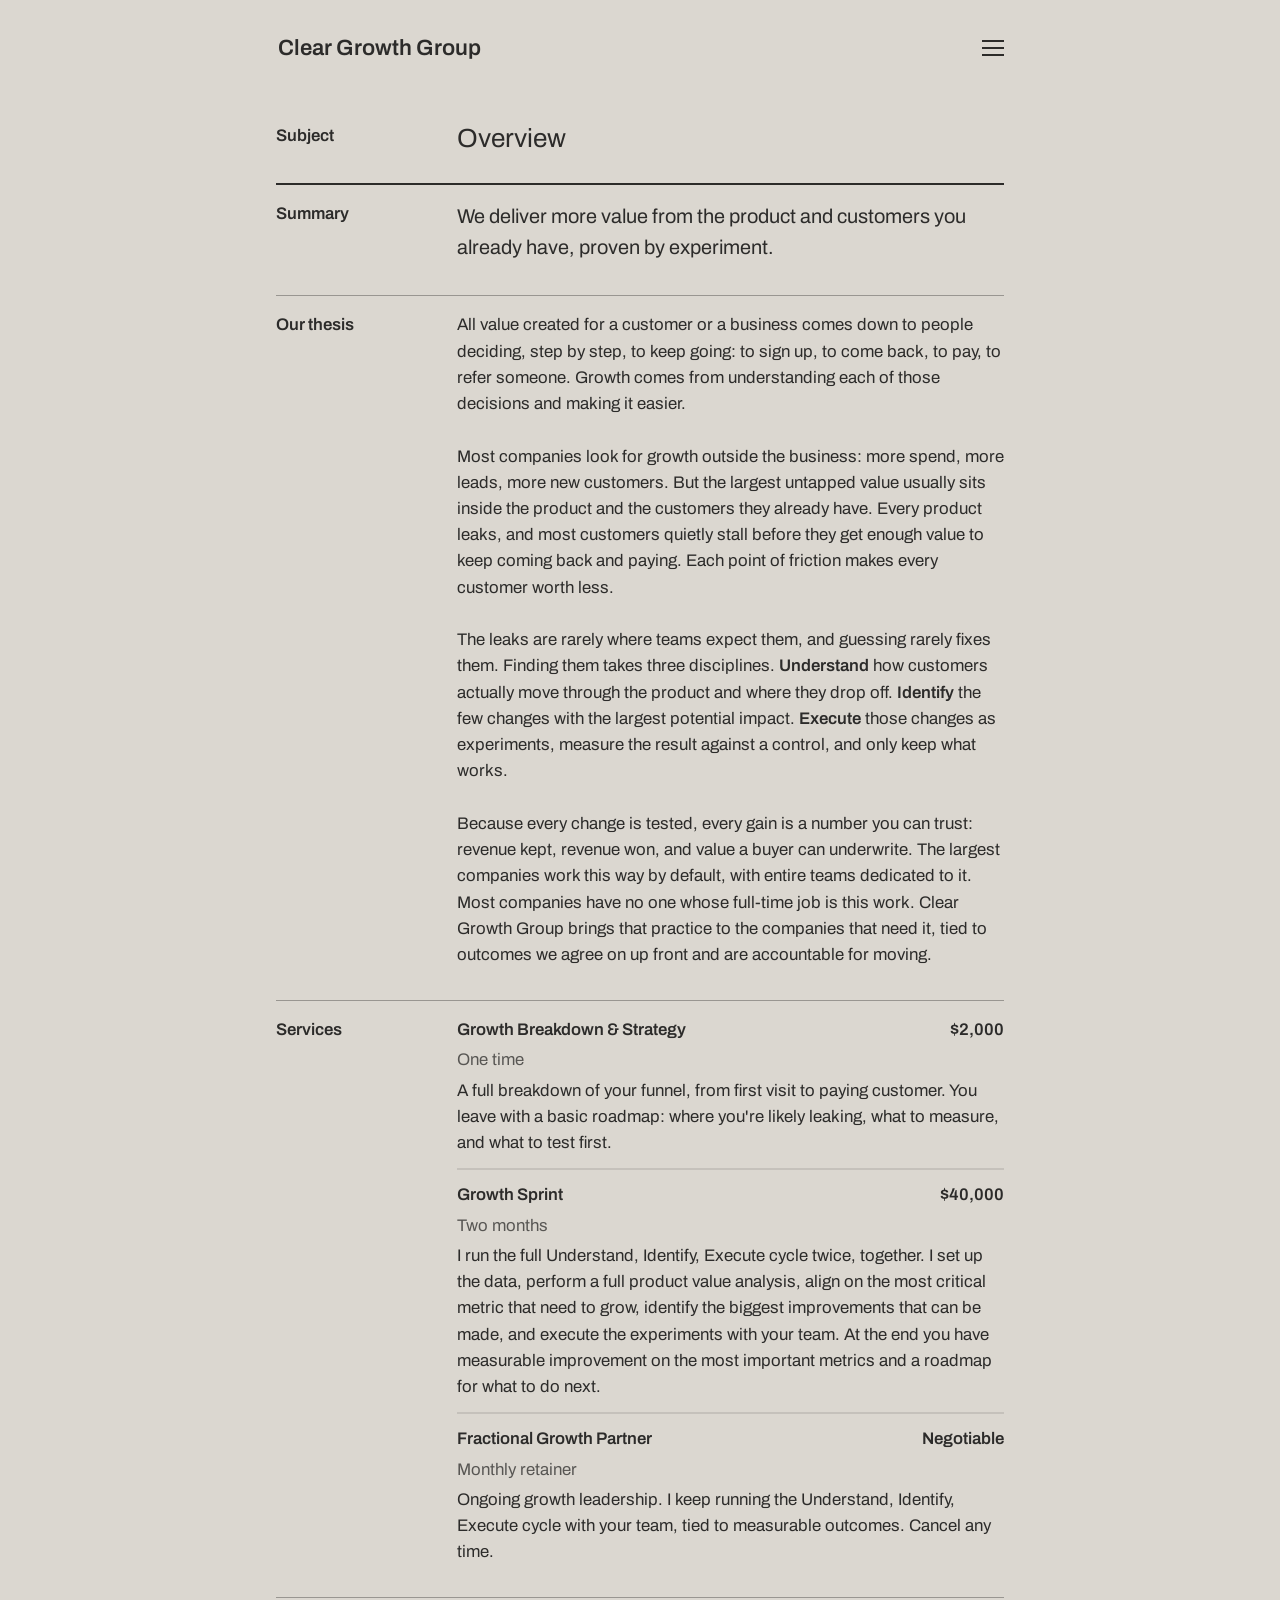
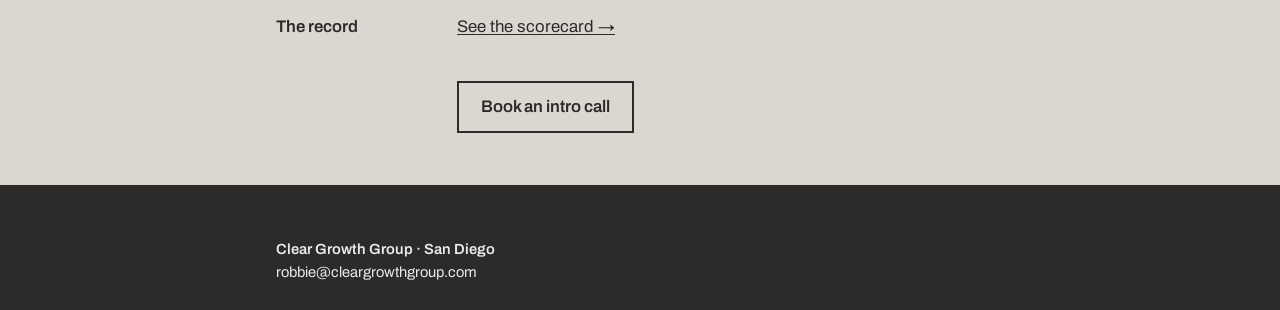
==== commit 243815ac: "Copy and layout edits: Overview subject, larger wordmark, trimmed scorecard - Home: subject 'Overvie" ====
--- a/index.html
+++ b/index.html
@@ -33,35 +33,35 @@
 <main class="memo">
   <div class="wrap">
   <dl class="memo-head">
-    <div class="row"><dt>Subject</dt><dd class="subject">Clear Growth Group</dd></div>
+    <div class="row"><dt>Subject</dt><dd class="subject">Overview</dd></div>
   </dl>
   <section class="sec first">
     <h2>Summary</h2>
     <div class="sec-body">
-      <p class="summary">More value from the product and customers you already have, proven by experiment.</p>
+      <p class="summary">We deliver more value from the product and customers you already have, proven by experiment.</p>
     </div>
   </section>
   <section class="sec">
-    <h2><span class="num">1</span>Our thesis</h2>
+    <h2>Our thesis</h2>
     <div class="sec-body">
-      <p>All value created for a customer or a business comes down to people deciding, step by step, to keep going: to sign up, to come back, to pay, to stay. Growth comes from understanding each of those decisions and making it easier.</p>
+      <p>All value created for a customer or a business comes down to people deciding, step by step, to keep going: to sign up, to come back, to pay, to refer someone. Growth comes from understanding each of those decisions and making it easier.</p>
       <p>Most companies look for growth outside the business: more spend, more leads, more new customers. But the largest untapped value usually sits inside the product and the customers they already have. Every product leaks, and most customers quietly stall before they get enough value to keep coming back and paying. Each point of friction makes every customer worth less.</p>
       <p>The leaks are rarely where teams expect them, and guessing rarely fixes them. Finding them takes three disciplines. <strong>Understand</strong> how customers actually move through the product and where they drop off. <strong>Identify</strong> the few changes with the largest potential impact. <strong>Execute</strong> those changes as experiments, measure the result against a control, and only keep what works.</p>
       <p>Because every change is tested, every gain is a number you can trust: revenue kept, revenue won, and value a buyer can underwrite. The largest companies work this way by default, with entire teams dedicated to it. Most companies have no one whose full-time job is this work. Clear Growth Group brings that practice to the companies that need it, tied to outcomes we agree on up front and are accountable for moving.</p>
     </div>
   </section>
   <section class="sec">
-    <h2><span class="num">2</span>Services</h2>
+    <h2>Services</h2>
     <div class="sec-body">
       <ol class="items">
         <li><div class="item-head"><h3>Growth Breakdown &amp; Strategy</h3><span class="price">$2,000</span></div><p class="term">One time</p><p>A full breakdown of your funnel, from first visit to paying customer. You leave with a basic roadmap: where you're likely leaking, what to measure, and what to test first.</p></li>
-        <li><div class="item-head"><h3>Growth Sprint</h3><span class="price">$40,000</span></div><p class="term">Two months</p><p>I run the full Understand, Identify, Execute cycle twice, together. I set up the data, perform a full product value analysis, align on the most critical metric that need to grow for user and customer success, identify the biggest improvements that can be made, and execute the experiments with your team. At the end you have measurable improvement on the most important metrics to your success and a roadmap for what to do next.</p></li>
+        <li><div class="item-head"><h3>Growth Sprint</h3><span class="price">$40,000</span></div><p class="term">Two months</p><p>I run the full Understand, Identify, Execute cycle twice, together. I set up the data, perform a full product value analysis, align on the most critical metric that need to grow, identify the biggest improvements that can be made, and execute the experiments with your team. At the end you have measurable improvement on the most important metrics and a roadmap for what to do next.</p></li>
         <li><div class="item-head"><h3>Fractional Growth Partner</h3><span class="price">Negotiable</span></div><p class="term">Monthly retainer</p><p>Ongoing growth leadership. I keep running the Understand, Identify, Execute cycle with your team, tied to measurable outcomes. Cancel any time.</p></li>
       </ol>
     </div>
   </section>
   <section class="sec">
-    <h2><span class="num">3</span>The record</h2>
+    <h2>The record</h2>
     <div class="sec-body">
       <p><a href="/scorecard/">See the scorecard &rarr;</a></p>
     </div>
--- a/assets/site.css
+++ b/assets/site.css
@@ -37,7 +37,7 @@
 /* Nav */
 .site-nav { padding-top: 26px; }
 .nav-row { display: flex; align-items: center; justify-content: space-between; position: relative; }
-.wordmark { font-weight: 600; line-height: 1.2; text-decoration: none; padding: 4px 2px; }
+.wordmark { font-weight: 600; font-size: 1.3125rem; line-height: 1.2; text-decoration: none; padding: 4px 2px; }
 .menu { position: relative; margin-right: -11px; }
 .menu-btn { width: 44px; height: 44px; display: grid; place-content: center; gap: 5px; background: transparent; border: 0; padding: 0; cursor: pointer; }
 .menu-btn span { display: block; width: 22px; height: 2px; background: var(--ink); transition: transform .2s ease, opacity .2s ease; }
@@ -61,10 +61,8 @@
 .sec { display: grid; grid-template-columns: var(--label-col) 1fr; padding: 16px 0 32px; border-top: 1px solid var(--rule-strong); }
 .sec.first { border-top: 0; }
 .sec h2 { font-size: 1rem; line-height: 1.5625; font-weight: 600; padding-right: 24px; }
-.sec h2 .num { display: inline-block; min-width: 1.6em; }
 .sec-body { display: flex; flex-direction: column; gap: 26.25px; min-width: 0; }
 .summary { font-size: 1.1875rem; line-height: 1.5625; }   /* 19.95 / 31.17 */
-.note { font-size: .875rem; line-height: 1.5625; color: var(--muted); margin-top: -16px; }
 .sec-label { padding-bottom: 4px; }
 
 .items li + li { border-top: 2px solid var(--rule); padding-top: 12px; }
@@ -106,6 +104,7 @@
 @media (max-width: 50em) {
   :root { --label-col: 90px; }
   .site-nav { padding-top: 20px; }
+  .wordmark { font-size: 1rem; }
   .menu { margin-right: -11px; }
   .memo { padding-top: 34px; }
   .memo-head dd.subject { font-size: 1.3125rem; line-height: 1.2; }
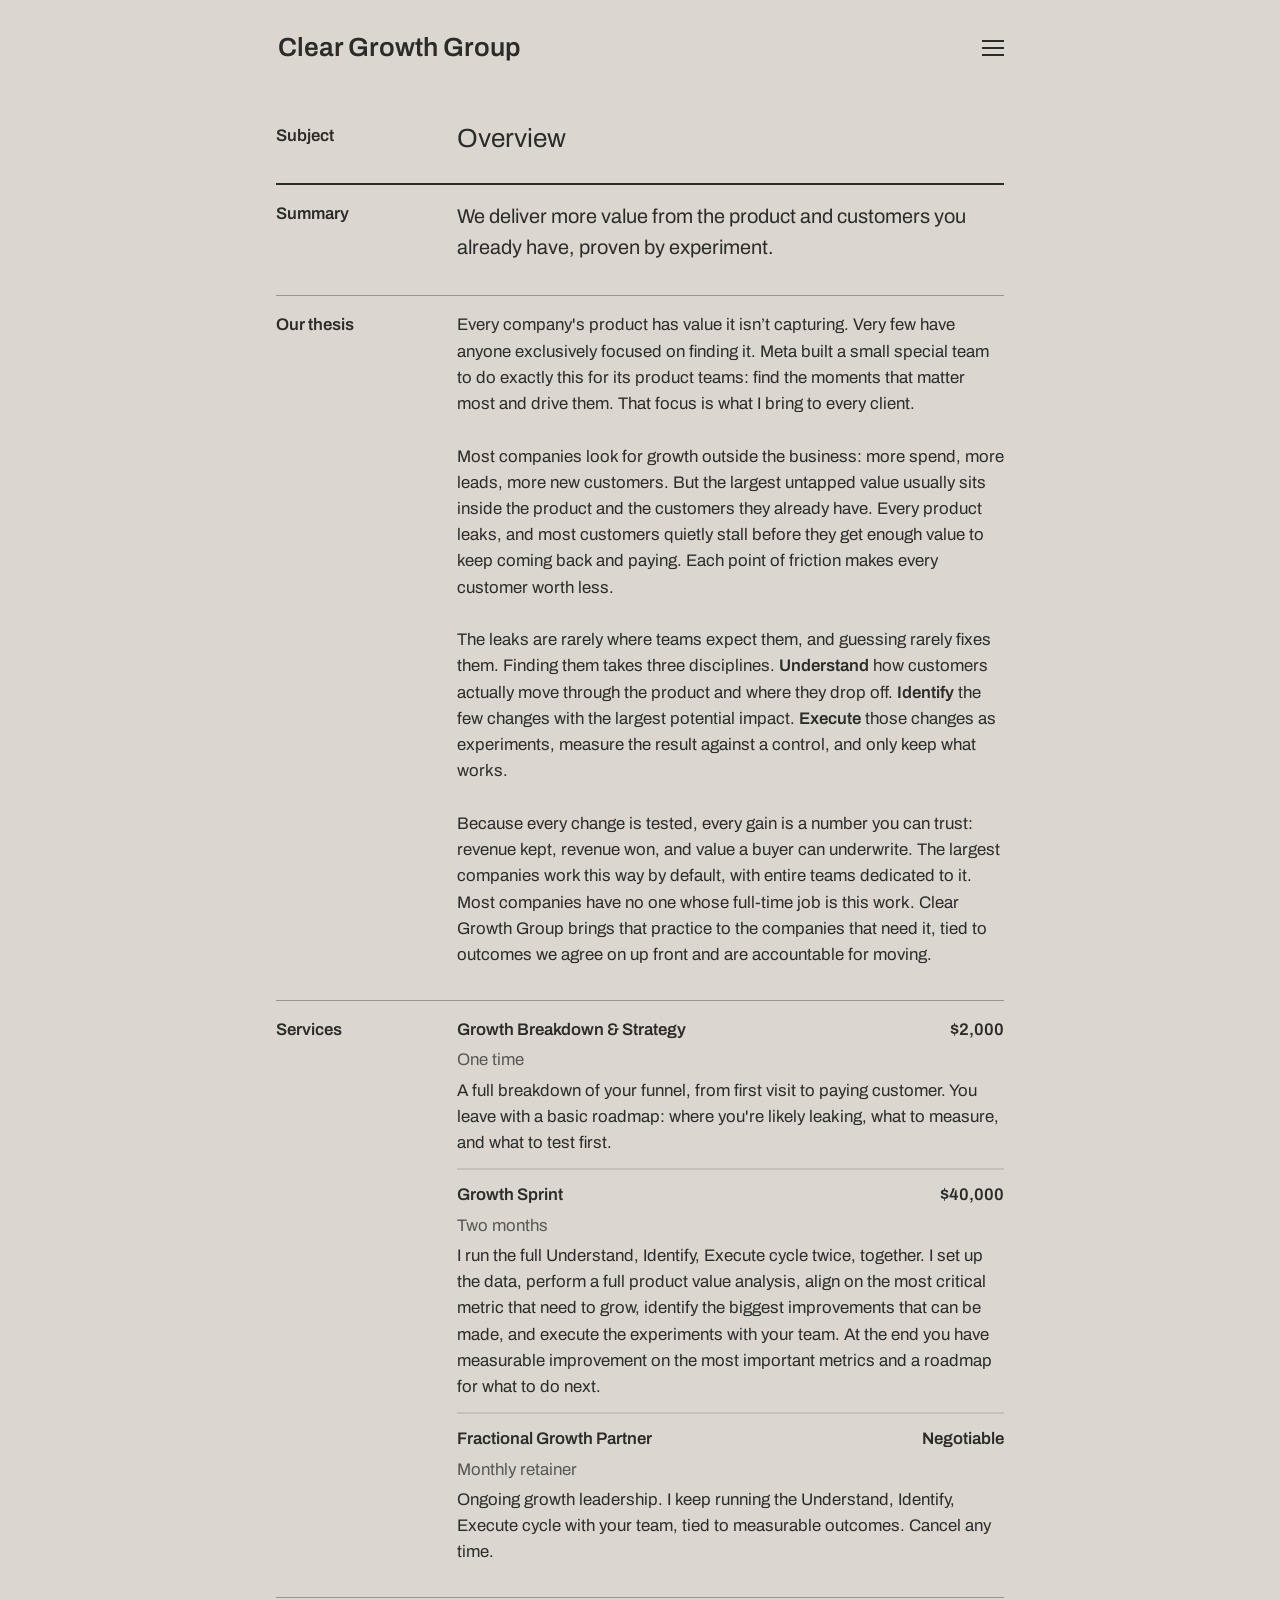
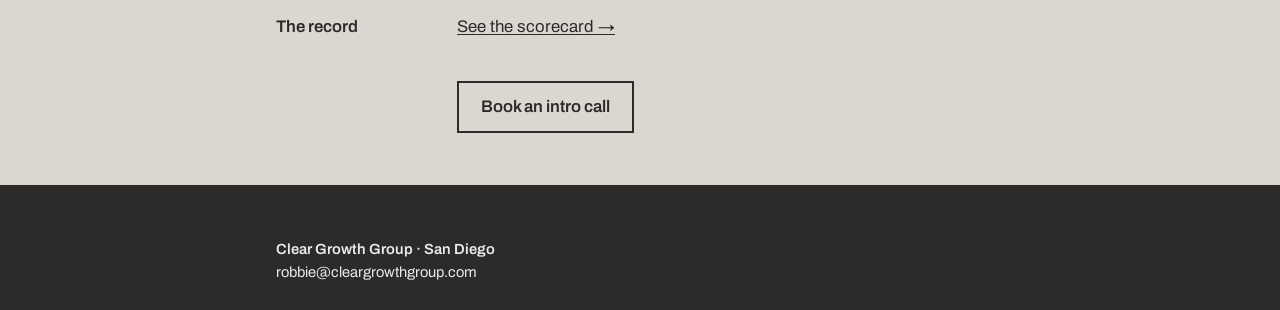
==== commit bd0d9465: "New opening thesis paragraph Co-Authored-By: Claude Opus 5.5 <noreply@anthropic.com> Claude-Session:" ====
--- a/index.html
+++ b/index.html
@@ -44,7 +44,7 @@
   <section class="sec">
     <h2>Our thesis</h2>
     <div class="sec-body">
-      <p>All value created for a customer or a business comes down to people deciding, step by step, to keep going: to sign up, to come back, to pay, to refer someone. Growth comes from understanding each of those decisions and making it easier.</p>
+      <p>Every company's product has value it isn’t capturing. Very few have anyone exclusively focused on finding it. Meta built a small special team to do exactly this for its product teams: find the moments that matter most and drive them. That focus is what I bring to every client.</p>
       <p>Most companies look for growth outside the business: more spend, more leads, more new customers. But the largest untapped value usually sits inside the product and the customers they already have. Every product leaks, and most customers quietly stall before they get enough value to keep coming back and paying. Each point of friction makes every customer worth less.</p>
       <p>The leaks are rarely where teams expect them, and guessing rarely fixes them. Finding them takes three disciplines. <strong>Understand</strong> how customers actually move through the product and where they drop off. <strong>Identify</strong> the few changes with the largest potential impact. <strong>Execute</strong> those changes as experiments, measure the result against a control, and only keep what works.</p>
       <p>Because every change is tested, every gain is a number you can trust: revenue kept, revenue won, and value a buyer can underwrite. The largest companies work this way by default, with entire teams dedicated to it. Most companies have no one whose full-time job is this work. Clear Growth Group brings that practice to the companies that need it, tied to outcomes we agree on up front and are accountable for moving.</p>
--- a/assets/site.css
+++ b/assets/site.css
@@ -37,7 +37,7 @@
 /* Nav */
 .site-nav { padding-top: 26px; }
 .nav-row { display: flex; align-items: center; justify-content: space-between; position: relative; }
-.wordmark { font-weight: 600; font-size: 1.3125rem; line-height: 1.2; text-decoration: none; padding: 4px 2px; }
+.wordmark { font-weight: 600; font-size: 1.5625rem; line-height: 1.2; text-decoration: none; padding: 4px 2px; }
 .menu { position: relative; margin-right: -11px; }
 .menu-btn { width: 44px; height: 44px; display: grid; place-content: center; gap: 5px; background: transparent; border: 0; padding: 0; cursor: pointer; }
 .menu-btn span { display: block; width: 22px; height: 2px; background: var(--ink); transition: transform .2s ease, opacity .2s ease; }
@@ -104,10 +104,12 @@
 @media (max-width: 50em) {
   :root { --label-col: 90px; }
   .site-nav { padding-top: 20px; }
-  .wordmark { font-size: 1rem; }
+  .wordmark { font-size: 1.3125rem; }
   .menu { margin-right: -11px; }
   .memo { padding-top: 34px; }
   .memo-head dd.subject { font-size: 1.3125rem; line-height: 1.2; }
+  .memo-head .row:first-child { grid-template-columns: 1fr; }
+  .memo-head .row:first-child dt { position: absolute; width: 1px; height: 1px; overflow: hidden; clip: rect(0 0 0 0); }
   .sec { grid-template-columns: 1fr; gap: 14px; }
   .sec-body { gap: 25.2px; }
   body { line-height: 1.5; }
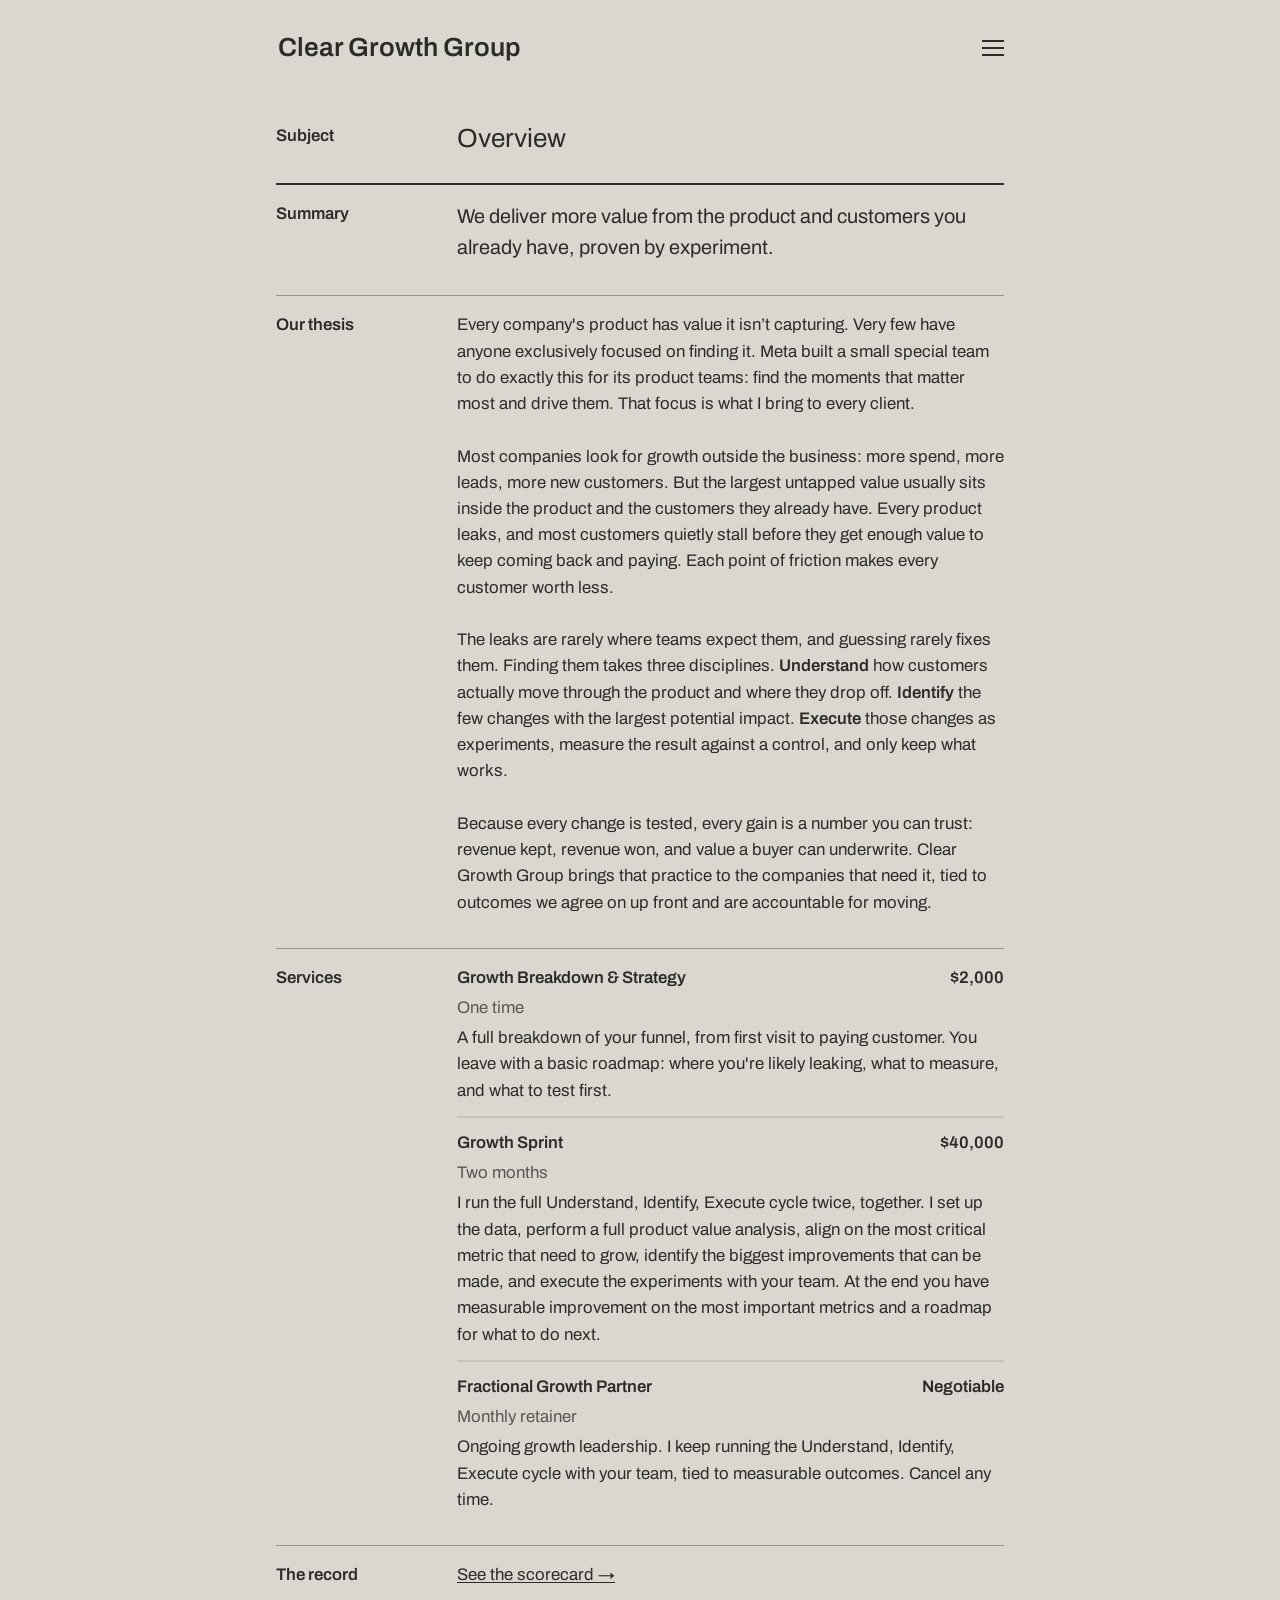
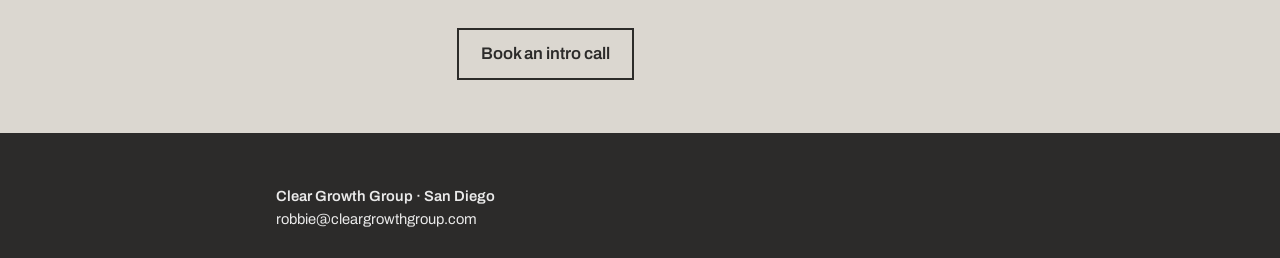
==== commit 56de8b14: "Trim overlapping sentences from thesis paragraph 4 Co-Authored-By: Claude Opus 5.5 <noreply@anthropi" ====
--- a/index.html
+++ b/index.html
@@ -47,7 +47,7 @@
       <p>Every company's product has value it isn’t capturing. Very few have anyone exclusively focused on finding it. Meta built a small special team to do exactly this for its product teams: find the moments that matter most and drive them. That focus is what I bring to every client.</p>
       <p>Most companies look for growth outside the business: more spend, more leads, more new customers. But the largest untapped value usually sits inside the product and the customers they already have. Every product leaks, and most customers quietly stall before they get enough value to keep coming back and paying. Each point of friction makes every customer worth less.</p>
       <p>The leaks are rarely where teams expect them, and guessing rarely fixes them. Finding them takes three disciplines. <strong>Understand</strong> how customers actually move through the product and where they drop off. <strong>Identify</strong> the few changes with the largest potential impact. <strong>Execute</strong> those changes as experiments, measure the result against a control, and only keep what works.</p>
-      <p>Because every change is tested, every gain is a number you can trust: revenue kept, revenue won, and value a buyer can underwrite. The largest companies work this way by default, with entire teams dedicated to it. Most companies have no one whose full-time job is this work. Clear Growth Group brings that practice to the companies that need it, tied to outcomes we agree on up front and are accountable for moving.</p>
+      <p>Because every change is tested, every gain is a number you can trust: revenue kept, revenue won, and value a buyer can underwrite. Clear Growth Group brings that practice to the companies that need it, tied to outcomes we agree on up front and are accountable for moving.</p>
     </div>
   </section>
   <section class="sec">
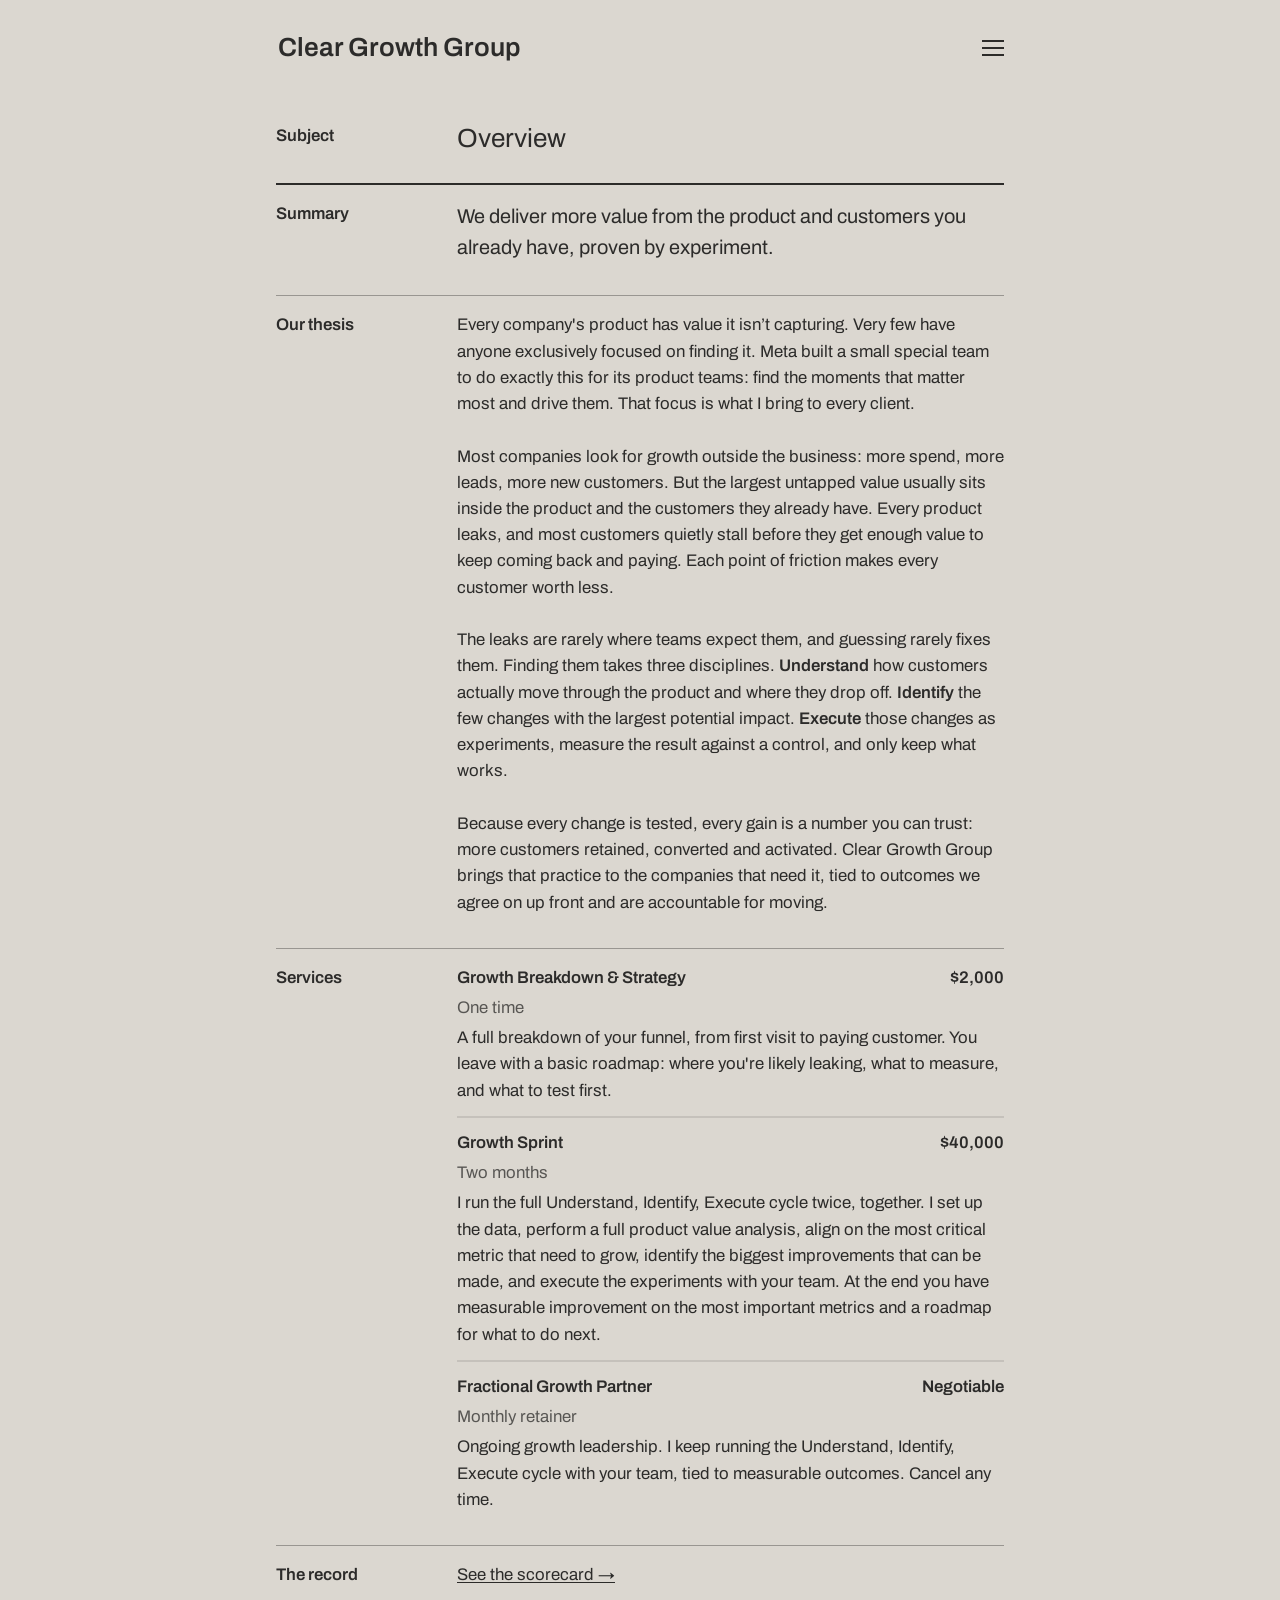
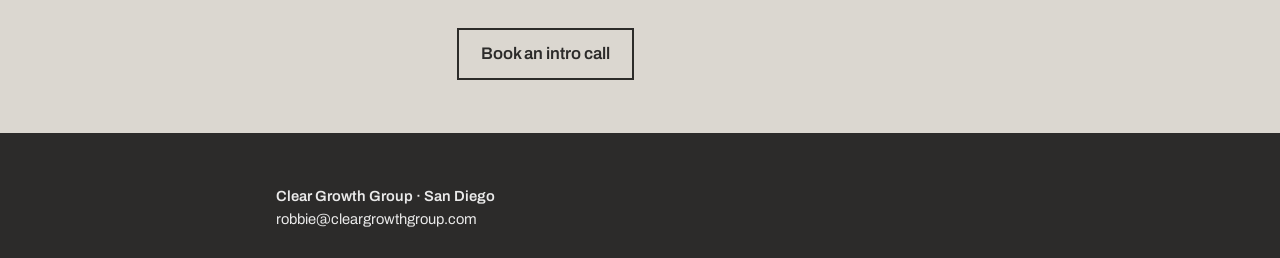
==== commit 8cd99f78: "Thesis paragraph 4: name the three levers Co-Authored-By: Claude Opus 5.5 <noreply@anthropic.com> Cl" ====
--- a/index.html
+++ b/index.html
@@ -47,7 +47,7 @@
       <p>Every company's product has value it isn’t capturing. Very few have anyone exclusively focused on finding it. Meta built a small special team to do exactly this for its product teams: find the moments that matter most and drive them. That focus is what I bring to every client.</p>
       <p>Most companies look for growth outside the business: more spend, more leads, more new customers. But the largest untapped value usually sits inside the product and the customers they already have. Every product leaks, and most customers quietly stall before they get enough value to keep coming back and paying. Each point of friction makes every customer worth less.</p>
       <p>The leaks are rarely where teams expect them, and guessing rarely fixes them. Finding them takes three disciplines. <strong>Understand</strong> how customers actually move through the product and where they drop off. <strong>Identify</strong> the few changes with the largest potential impact. <strong>Execute</strong> those changes as experiments, measure the result against a control, and only keep what works.</p>
-      <p>Because every change is tested, every gain is a number you can trust: revenue kept, revenue won, and value a buyer can underwrite. Clear Growth Group brings that practice to the companies that need it, tied to outcomes we agree on up front and are accountable for moving.</p>
+      <p>Because every change is tested, every gain is a number you can trust: more customers retained, converted and activated. Clear Growth Group brings that practice to the companies that need it, tied to outcomes we agree on up front and are accountable for moving.</p>
     </div>
   </section>
   <section class="sec">
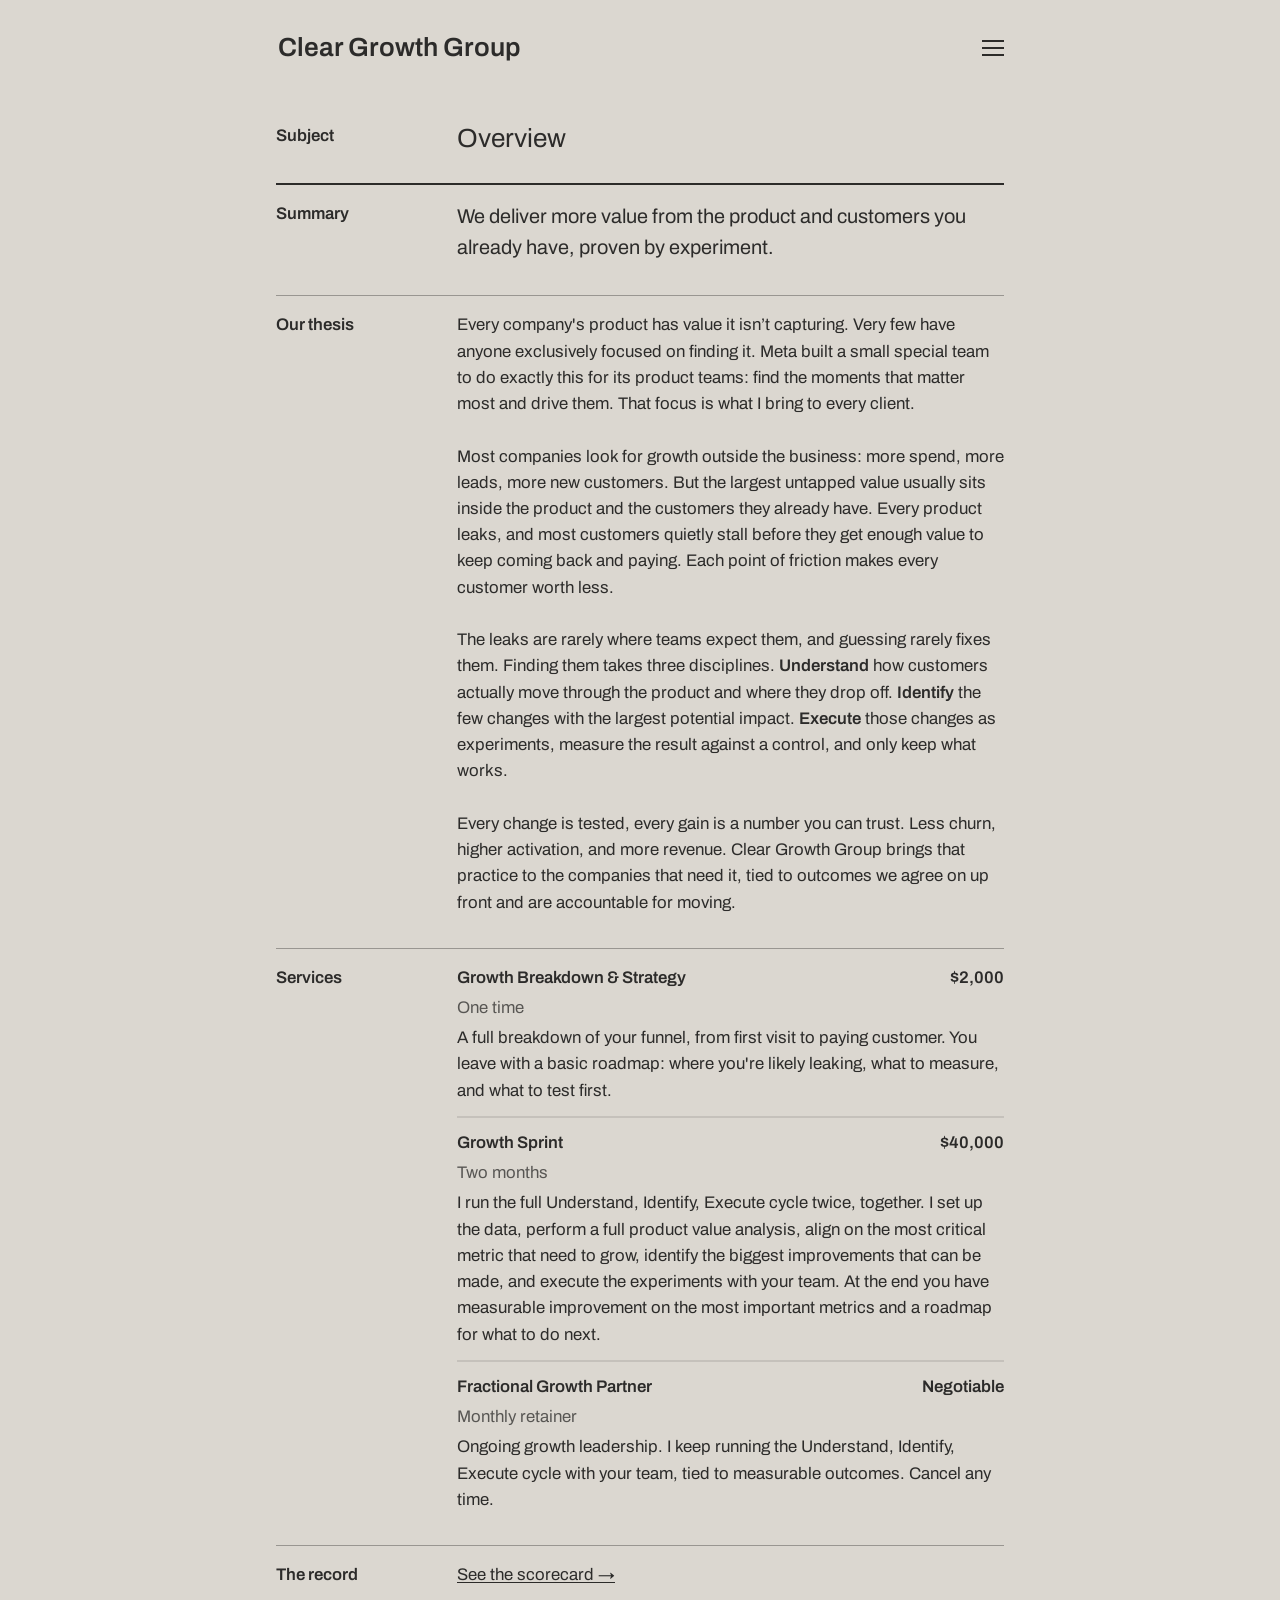
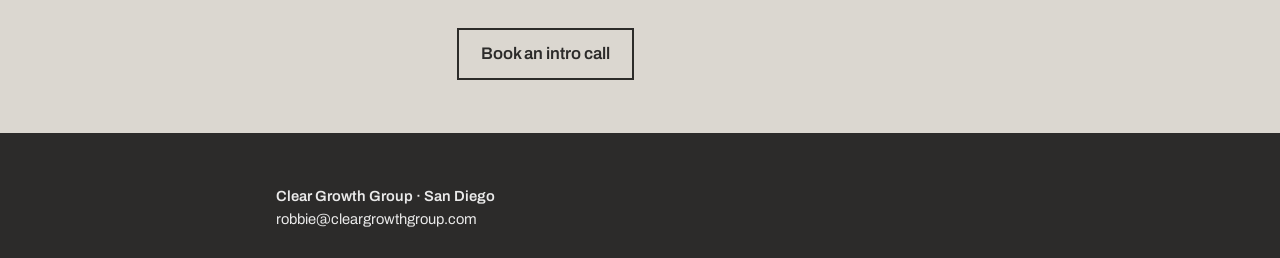
==== commit c26f334c: "Rewrite closing thesis paragraph Co-Authored-By: Claude Opus 5.5 <noreply@anthropic.com> Claude-Sess" ====
--- a/index.html
+++ b/index.html
@@ -47,7 +47,7 @@
       <p>Every company's product has value it isn’t capturing. Very few have anyone exclusively focused on finding it. Meta built a small special team to do exactly this for its product teams: find the moments that matter most and drive them. That focus is what I bring to every client.</p>
       <p>Most companies look for growth outside the business: more spend, more leads, more new customers. But the largest untapped value usually sits inside the product and the customers they already have. Every product leaks, and most customers quietly stall before they get enough value to keep coming back and paying. Each point of friction makes every customer worth less.</p>
       <p>The leaks are rarely where teams expect them, and guessing rarely fixes them. Finding them takes three disciplines. <strong>Understand</strong> how customers actually move through the product and where they drop off. <strong>Identify</strong> the few changes with the largest potential impact. <strong>Execute</strong> those changes as experiments, measure the result against a control, and only keep what works.</p>
-      <p>Because every change is tested, every gain is a number you can trust: more customers retained, converted and activated. Clear Growth Group brings that practice to the companies that need it, tied to outcomes we agree on up front and are accountable for moving.</p>
+      <p>Every change is tested, every gain is a number you can trust. Less churn, higher activation, and more revenue. Clear Growth Group brings that practice to the companies that need it, tied to outcomes we agree on up front and are accountable for moving.</p>
     </div>
   </section>
   <section class="sec">
